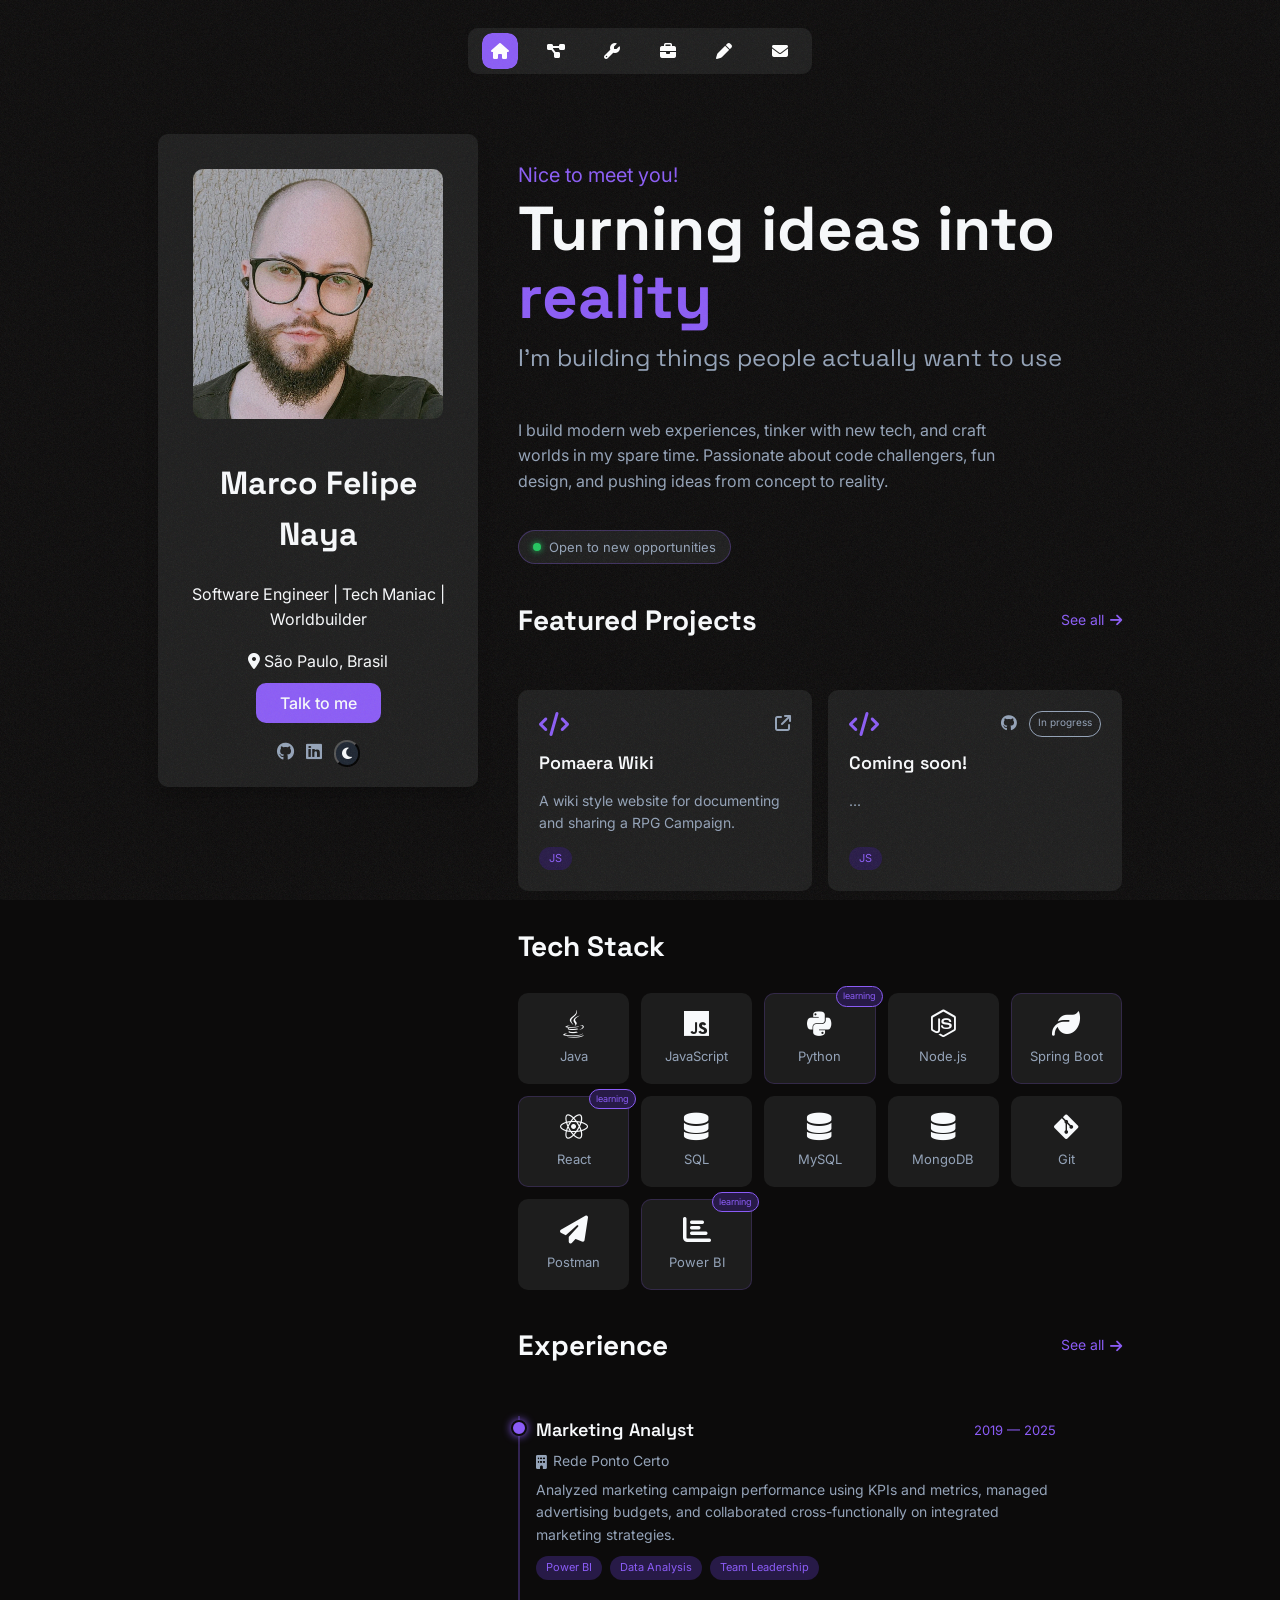
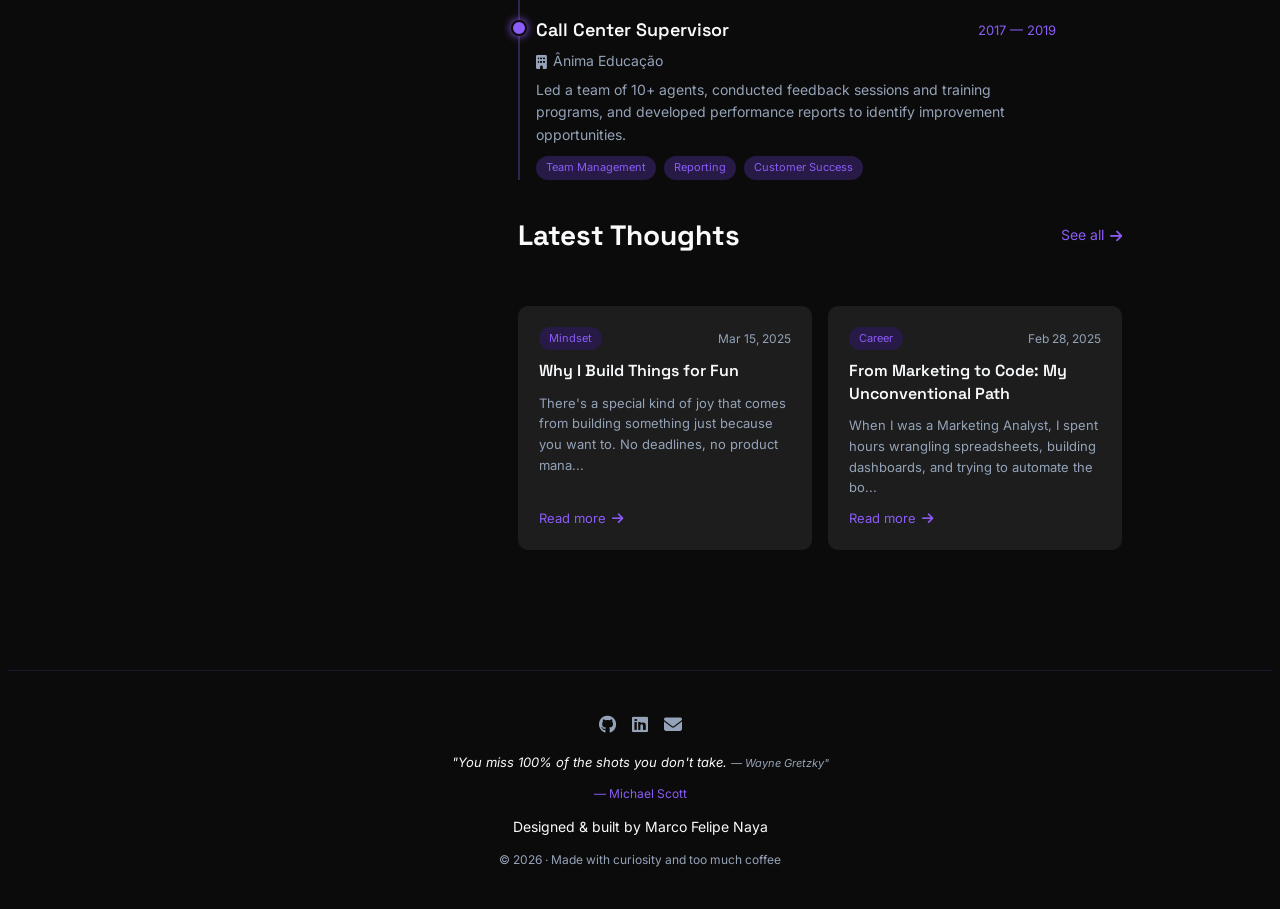
==== index.html @ 9700b10e "meta data changes" ====
<!DOCTYPE html>
<html lang="en">

<head>
  <meta charset="UTF-8">
  <meta name="viewport" content="width=device-width, initial-scale=1.0">
  <meta name="description" content="Marco Felipe Naya — Full-stack developer based in São Paulo. Building modern web experiences with Java, JavaScript and Node.js.">
  <title>Marco Felipe Naya</title>
  <link rel="stylesheet" href="/styles/general.css">
  <link rel="stylesheet" href="https://cdnjs.cloudflare.com/ajax/libs/font-awesome/6.4.0/css/all.min.css">
  <link href="https://fonts.googleapis.com/css2?family=Space+Grotesk:wght@400;700&family=Inter:wght@300;400;500&display=swap" rel="stylesheet">
  <link rel="apple-touch-icon" sizes="180x180" href="/apple-touch-icon.png">
  <link rel="icon" type="image/png" sizes="32x32" href="/favicon-32x32.png">
  <link rel="icon" type="image/png" sizes="16x16" href="/favicon-16x16.png">
  <link rel="manifest" href="/site.webmanifest">
</head>

<body>
  <div class="page-wrapper">

    <header class="header-container">
      <nav class="navbar">
        <div class="nav-links">
          <ul>
            <li class="active"><a class="fa-solid fa-house"></a><span class="tooltip">Home</span></li>
            <li><a href="/pages/projects.html" class="fa-solid fa-diagram-project"></a><span class="tooltip">Projects</span></li>
            <li><a href="/pages/tools.html" class="fa-solid fa-wrench"></a><span class="tooltip">Tools</span></li>
            <li><a href="/pages/experience.html" class="fa-solid fa-briefcase"></a><span class="tooltip">Experience</span></li>
            <li><a href="/pages/thoughts.html" class="fa-solid fa-pen"></a><span class="tooltip">Thoughts</span></li>
            <li><a href="/pages/contact.html" class="fa-solid fa-envelope"></a><span class="tooltip">Contact</span></li>
          </ul>
        </div>
      </nav>
    </header>

    <main>
      <div class="content-layout">

        <!-- Photocard -->
        <div class="photocard">
          <img src="/images/headshot.jpg" alt="Profile Picture" class="profile-pic">
          <h1 class="name">Marco Felipe Naya</h1>
          <p class="description">Software Engineer | Tech Maniac | Worldbuilder</p>
          <p><i class="fa-solid fa-location-dot"></i> São Paulo, Brasil</p>
          <a href="/pages/contact.html" class="btn-primary">Talk to me</a>
          <div class="social-links">
            <a href="https://github.com/MarcoFelipeNaya"><i class="fa-brands fa-github"></i></a>
            <a href="https://www.linkedin.com/in/marco-felipe-15946431b/"><i class="fa-brands fa-linkedin"></i></a>
            <button id="themeToggle" class="theme-toggle">
              <i class="fa-solid fa-moon"></i>
            </button>
          </div>
        </div>

      <div class="page-content">
        <!-- Hero -->
        <div class="hero">
          <p class="hero-greeting">Nice to meet you!</p>
          <h1 class="hero-name">Turning ideas into<br><span class="accent">reality</span></h1>
          <h2 class="hero-title">I'm building things people actually want to use</h2>
          <p class="hero-bio">I build modern web experiences, tinker with new tech, and craft worlds in my spare time. Passionate about code challengers, fun design, and pushing ideas from concept to reality.</p>
        </div>
      

        <!-- Content Sections-->

        <section class="status">
          <div class="status-badge">
            <span class="status-dot"></span> Open to new opportunities
          </div>
        </section>

        <section class="projects-preview">
          <div class="section-header">
            <h2 class="section-title">Featured Projects</h2>
            <a href="/pages/projects.html" class="see-all">See all <i class="fa-solid fa-arrow-right"></i></a>
          </div>

          <div class="projects-grid">

            <div class="project-card">
              <div class="project-top">
                <i class="fa-solid fa-code"></i>
                <div class="project-links">
                  <a href="https://pomaera.world/" target="_blank"><i class="fa-solid fa-arrow-up-right-from-square"></i></a>
                </div>
              </div>
              <h3 class="project-name">Pomaera Wiki</h3>
              <p class="project-desc">A wiki style website for documenting and sharing a RPG Campaign.</p>
              <div class="project-tags">
                <span>JS</span>
              </div>
            </div>

            <div class="project-card">
              <div class="project-top">
                <i class="fa-solid fa-code"></i>
                <div class="project-links">
                  <a href="#"><i class="fa-brands fa-github"></i></a>
                  <span class="wip-badge">In progress</span>
                </div>
              </div>
              <h3 class="project-name">Coming soon!</h3>
              <p class="project-desc">...</p>
              <div class="project-tags">
                <span>JS</span>
              </div>
            </div>

          </div>
        </section>


        <section class="stack">
          <h2 class="section-title">Tech Stack</h2>
          <div class="stack-grid">

            <!-- Languages -->
            <div class="stack-card"><i class="fa-brands fa-java"></i><span>Java</span></div>
            <div class="stack-card"><i class="fa-brands fa-js"></i><span>JavaScript</span></div>
            <div class="stack-card learning"><i class="fa-brands fa-python"></i><span>Python</span><span class="learning-tag">learning</span></div>

            <!-- Frameworks -->
            <div class="stack-card"><i class="fa-brands fa-node-js"></i><span>Node.js</span></div>
            <div class="stack-card learning"><i class="fa-solid fa-leaf"></i><span>Spring Boot</span></div>
            <div class="stack-card learning"><i class="fa-brands fa-react"></i><span>React</span><span class="learning-tag">learning</span></div>


            <!-- Databases -->
            <div class="stack-card"><i class="fa-solid fa-database"></i><span>SQL</span></div>
            <div class="stack-card"><i class="fa-solid fa-database"></i><span>MySQL</span></div>
            <div class="stack-card"><i class="fa-solid fa-database"></i><span>MongoDB</span></div>

            <!-- Tools -->
            <div class="stack-card"><i class="fa-brands fa-git-alt"></i><span>Git</span></div>
            <div class="stack-card"><i class="fa-solid fa-paper-plane"></i><span>Postman</span></div>

            <!-- Data -->
            <div class="stack-card learning"><i class="fa-solid fa-chart-bar"></i><span>Power BI</span><span class="learning-tag">learning</span></div>

          </div>
        </section>

        <!-- Experience -->
        <section class="experience">
          <div class="section-header">
            <h2 class="section-title">Experience</h2>
            <a href="pages/experience.html" class="see-all">See all <i class="fa-solid fa-arrow-right"></i></a>
          </div>

          <div class="timeline">

            <div class="timeline-item">
              <div class="timeline-dot"></div>
              <div class="timeline-content">
                <div class="timeline-header">
                  <h3 class="timeline-role">Marketing Analyst</h3>
                  <span class="timeline-date">2019 — 2025</span>
                </div>
                <p class="timeline-company"><i class="fa-solid fa-building"></i> Rede Ponto Certo</p>
                <p class="timeline-desc">Analyzed marketing campaign performance using KPIs and metrics, managed advertising budgets, and collaborated cross-functionally on integrated marketing strategies.</p>
                <div class="timeline-tags">
                  <span>Power BI</span>
                  <span>Data Analysis</span>
                  <span>Team Leadership</span>
                </div>
              </div>
            </div>

            <div class="timeline-item">
              <div class="timeline-dot"></div>
              <div class="timeline-content">
                <div class="timeline-header">
                  <h3 class="timeline-role">Call Center Supervisor</h3>
                  <span class="timeline-date">2017 — 2019</span>
                </div>
                <p class="timeline-company"><i class="fa-solid fa-building"></i> Ânima Educação</p>
                <p class="timeline-desc">Led a team of 10+ agents, conducted feedback sessions and training programs, and developed performance reports to identify improvement opportunities.</p>
                <div class="timeline-tags">
                  <span>Team Management</span>
                  <span>Reporting</span>
                  <span>Customer Success</span>
                </div>
              </div>
            </div>

          </div>
        </section>

        <!-- Thoughts -->
        <section class="thoughts-preview">
          <div class="section-header">
            <h2 class="section-title">Latest Thoughts</h2>
            <a href="/pages/thoughts.html" class="see-all">See all <i class="fa-solid fa-arrow-right"></i></a>
          </div>
          <div class="thoughts-grid" id="latestThoughtsGrid"></div>
        </section>


      </div>
    </main>

    <footer class="footer">
  <div class="footer-content">

    <div class="footer-social">
      <a href="https://github.com/MarcoFelipeNaya" target="_blank"><i class="fa-brands fa-github"></i></a>
      <a href="https://linkedin.com/in/marco-felipe15946431b" target="_blank"><i class="fa-brands fa-linkedin"></i></a>
      <a href="mailto:marco.felipe1@outlook.com"><i class="fa-solid fa-envelope"></i></a>
    </div>
    
    <p class="footer-quote">"You miss 100% of the shots you don't take. 
    <a class="footer-quote-author footer-quote-meta">— Wayne Gretzky"</a>
    </p>
    
    <p class="footer-quote-author">— Michael Scott</p>

    <p class="footer-copy">Designed & built by Marco Felipe Naya</p>
    <p class="footer-sub">© 2026 · Made with curiosity and too much coffee</p>

  </div>
</footer>
    <script src="/scripts/blog-data.js"></script>
    <script src="/scripts/home.js"></script>
    <script src="/scripts/theme.js"></script>
  </div>
</body>

</html>
---- styles/general.css ----
:root {
    --primary-dark: #0f172a;
    --secondary-dark: #1e293b;
    --accent-light: #8b5cf6;
    --accent-dark: #271a47;
    --text-light: #f8fafc;
    --text-muted: #94a3b8;
    --card-bg: rgba(30, 41, 59, 0.7);
    --border-radius: 10px;
    --shadow: 0 10px 15px -3px rgba(0, 0, 0, 0.3);
    --body-bg: rgb(12, 11, 11);
    --noise-opacity: 0.08;
}
:root.light {
    --primary-dark: #f8fafc;
    --secondary-dark: #ffffff;
    --accent-light: #8b5cf6;
    --accent-dark: #ede9fe;
    --text-light: #1e293b;
    --text-muted: #64748b;
    --card-bg: rgba(255, 255, 255, 0.95);
    --shadow: 0 10px 15px -3px rgba(0, 0, 0, 0.1);
    --body-bg: #f1f5f9;
    --noise-opacity: 0.03;
}

/* ─── Base ─────────────────────────────────────── */

body {
    font-family: 'Inter', sans-serif;
    color: var(--text-light);
    line-height: 1.6;
    background-color: var(--body-bg);}

body::before {
    content: "";
    position: fixed;
    inset: 0;
    z-index: 9999;
    pointer-events: none;
    opacity: 0.08;
    background-image: url("data:image/svg+xml,%3Csvg viewBox='0 0 256 256' xmlns='http://www.w3.org/2000/svg'%3E%3Cfilter id='noise'%3E%3CfeTurbulence type='fractalNoise' baseFrequency='0.9' numOctaves='4' stitchTiles='stitch'/%3E%3C/filter%3E%3Crect width='100%25' height='100%25' filter='url(%23noise)'/%3E%3C/svg%3E");
    background-repeat: repeat;
    background-size: 128px;
}

h1, h2, h3 {
    font-family: 'Space Grotesk', sans-serif;
}
.accent {
    color: var(--accent-light);
}
/* ─── Layout ────────────────────────────────────── */

.page-wrapper {
    display: flex;
    flex-direction: column;
    padding-top: 20px;
    max-width: 1400px; /* locks the layout, won't collapse below this */
    margin: 0 auto;

}

/* shared across all pages */
main {
    padding: 0 150px;
}

/* ─── Navbar ────────────────────────────────────── */

header {
    display: flex;
    justify-content: center;
}

.navbar {
    display: inline-flex;
    align-items: center;
    padding: 1px 10px;
    background-color: rgb(29, 29, 29);
    justify-content: center;
    border-radius: 10px;
}

.nav-links ul {
    display: flex;
    list-style: none;
    gap: 12px;
    margin: 0;
    padding: 0;
    justify-content: center;
}

.nav-links li {
    width: 36px;
    height: 36px;
    display: flex;
    align-items: center;
    justify-content: center;
    padding: 0;
    margin: 4px;
    border-radius: var(--border-radius);
    position: relative;
    overflow: hidden;
    z-index: 1;
    cursor: pointer;
}

.nav-links li a {
  display: flex;
  align-items: center;
  justify-content: center;
  width: 100%;
  height: 100%;
  color: var(--text-light);
  text-decoration: none;
  position: relative;
  z-index: 1;
  color: white;
}

.nav-links li::before {
    content: "";
    position: absolute;
    inset: 0;
    background-color: var(--accent-light);
    border-radius: var(--border-radius);
    transform: scale(0);
    transform-origin: center;
    transition: transform 0.2s ease;
    z-index: 0;
}

.nav-links li:hover::before,
.nav-links li.active::before {
    transform: scale(1);
}


.tooltip {
    position: fixed;
    font-size: 12px;
    white-space: nowrap;
    opacity: 0;
    transition: opacity 0.2s ease;
    pointer-events: none;
    border-radius: 8px;
    background-color: rgb(29, 29, 29);
    padding: 2px 8px;
    z-index: 9998;
}

.nav-links li:hover .tooltip {
    opacity: 1;
}

/* ─── Home page ─────────────────────────────────── */

.content-layout {
    display: flex;
    flex-direction: row;
    align-items: flex-start;
    gap: 40px;
    margin-top: 60px;
}

.photocard {
    background-color: rgb(29, 29, 29);
    padding: 20px;
    border-radius: var(--border-radius);
    box-shadow: var(--shadow);
    text-align: center;
    width: 280px;
    flex-shrink: 0;
    position: sticky;
    top: 20px;
}

.profile-pic {
    width: 250px;
    height: 250px;
    border-radius: var(--border-radius);
    object-fit: cover;
    margin-bottom: 10px;
    margin-top: 15px;
}

.social-links {
    display: flex;
    justify-content: center;
    gap: 12px;
    margin-top: 12px;
}

.social-links a {
    color: var(--text-muted);
    font-size: 18px;
    transition: color 0.2s ease;
    margin-top: 10px;
}

.social-links a:hover {
    color: var(--accent-light);
}

/* main content area */
.page-content {
  display: flex;
  flex-direction: column; /* stacks sections vertically */
  gap: 10px;
  padding-bottom: 80px;
  flex: 1; /* takes up remaining space next to the photocard */
}

.hero {
    display: flex;
    flex-direction: column;
    justify-content: center;
    padding-top: 5px;
}

.hero-greeting {
    color: var(--accent-light);
    font-size: 20px;
    margin-bottom: 4px;
}

.hero-name {
    font-size: 62px;
    font-weight: 700;
    line-height: 1.1;
    margin: 0 0 8px 0;
}

.hero-title {
    font-size: 24px;
    font-weight: 400;
    color: var(--text-muted);
    margin: 0 0 24px 0;
}

.hero-bio {
    color: var(--text-muted);
    max-width: 480px;
    font-size: 16px;
    margin-bottom: 25px;
}

.hero-cta {
    display: flex;
    gap: 12px;
}

.btn-primary {
    background-color: var(--accent-light);
    color: var(--text-light);
    padding: 10px 24px;
    border-radius: var(--border-radius);
    text-decoration: none;
    font-weight: 500;
    transition: opacity 0.2s ease;
}

.btn-primary:hover {
    opacity: 0.85;
}

.btn-secondary {
    border: 1px solid var(--accent-light);
    color: var(--accent-light);
    padding: 10px 24px;
    border-radius: var(--border-radius);
    text-decoration: none;
    font-weight: 500;
    transition: background 0.2s ease;
}

.btn-secondary:hover {
    background-color: var(--accent-dark);
}

.status-badge {
  display: inline-flex;
  align-items: center;
  gap: 8px;
  background-color: rgb(29, 29, 29);
  border: 1px solid rgba(139, 92, 246, 0.3);
  padding: 6px 14px;
  border-radius: 999px; /* pill shape */
  font-size: 13px;
  color: var(--text-muted);
}

.status-dot {
  width: 8px;
  height: 8px;
  border-radius: 50%;
  background-color: #22c55e; /* green */
  box-shadow: 0 0 6px #22c55e; /* glow */
  animation: pulse 2s infinite;
}
/*

|       Status       | Color |  Hex  |
|--------------------|------ |-------|
|Open to work        |Green  |#22c55e|
|Busy / not available|Red    |#ef4444|
|Freelancing         |Yellow |#eab308|
|Currently building  |Blue   |#3b82f6|
|On vacation         |Orange |#f97316|

*/
@keyframes pulse {
  0%   { box-shadow: 0 0 0 0 rgba(34, 197, 94, 0.6); }
  70%  { box-shadow: 0 0 0 6px rgba(34, 197, 94, 0); }
  100% { box-shadow: 0 0 0 0 rgba(34, 197, 94, 0); }
}

.section-title {
  font-size: 28px;
  font-weight: 700;
  margin-bottom: 24px;
}

.stack-grid {
  display: grid;
  grid-template-columns: repeat(auto-fill, minmax(100px, 1fr));
  gap: 12px;
}

.stack-card {
  display: flex;
  flex-direction: column;
  align-items: center;
  justify-content: center;
  gap: 8px;
  background-color: rgb(29, 29, 29);
  border: 1px solid transparent;
  border-radius: var(--border-radius);
  padding: 16px 8px;
  font-size: 13px;
  color: var(--text-muted);
  position: relative;
  cursor: default;
  transition: border-color 0.2s ease, color 0.2s ease, transform 0.2s ease;
}

.stack-card i {
  font-size: 28px;
  color: var(--text-light);
  transition: color 0.2s ease;
}

.stack-card:hover {
  border-color: var(--accent-light);
  color: var(--text-light);
  transform: translateY(-4px); /* floats up on hover */
}

.stack-card:hover i {
  color: var(--accent-light);
}

/* learning tag */
.stack-card.learning {
  border-color: rgba(139, 92, 246, 0.2);
}

.learning-tag {
  position: absolute;
  top: -8px;
  right: -8px;
  background-color: var(--accent-dark);
  border: 1px solid var(--accent-light);
  color: var(--accent-light);
  font-size: 9px;
  padding: 2px 6px;
  border-radius: 999px;
}

.section-header {
  display: flex;
  justify-content: space-between;
  align-items: center;
  margin-bottom: 24px;
}

.see-all {
  color: var(--accent-light);
  text-decoration: none;
  font-size: 14px;
  display: flex;
  align-items: center;
  gap: 6px;
  transition: gap 0.2s ease;
}

.see-all:hover {
  gap: 10px; /* arrow slides right on hover */
}

.projects-grid {
  display: grid;
  grid-template-columns: repeat(auto-fill, minmax(220px, 1fr));
  gap: 16px;
}

.project-card {
  background-color: rgb(29, 29, 29);
  border: 1px solid transparent;
  border-radius: var(--border-radius);
  padding: 20px;
  display: flex;
  flex-direction: column;
  gap: 12px;
  transition: border-color 0.2s ease, transform 0.2s ease;
  cursor: pointer;
}

.project-card:hover {
  border-color: var(--accent-light);
  transform: translateY(-4px);
}

.project-top {
  display: flex;
  justify-content: space-between;
  align-items: center;
}

.project-top > i {
  font-size: 24px;
  color: var(--accent-light);
}

.project-links {
  display: flex;
  gap: 12px;
}

.project-links a {
  color: var(--text-muted);
  font-size: 16px;
  transition: color 0.2s ease;
}

.project-links a:hover {
  color: var(--accent-light);
}

.project-name {
  font-size: 18px;
  font-weight: 600;
  margin: 0;
}

.project-desc {
  color: var(--text-muted);
  font-size: 14px;
  margin: 0;
  flex: 1; /* pushes tags to the bottom */
}

.project-tags {
  display: flex;
  flex-wrap: wrap;
  gap: 8px;
}

.project-tags span {
  background-color: var(--accent-dark);
  color: var(--accent-light);
  font-size: 11px;
  padding: 3px 10px;
  border-radius: 999px;
}

.wip-badge {
  font-size: 10px;
  padding: 2px 8px;
  border-radius: 999px;
  border: 1px solid var(--text-muted);
  color: var(--text-muted);
}

/* ─── Experience ────────────────────────────────── */

.timeline {
  display: flex;
  flex-direction: column;
  gap: 0;
  padding-left: 16px;
  border-left: 2px solid rgba(139, 92, 246, 0.3);
}

.timeline-item {
  display: flex;
  gap: 20px;
  padding-bottom: 36px;
  position: relative;
}

.timeline-item:last-child {
  padding-bottom: 0;
}

.timeline-dot {
  position: absolute;
  left: -25px;
  top: 4px;
  width: 12px;
  height: 12px;
  border-radius: 50%;
  background-color: var(--accent-light);
  border: 2px solid var(--body-bg);
  box-shadow: 0 0 8px var(--accent-light);
  flex-shrink: 0;
}

.timeline-content {
  display: flex;
  flex-direction: column;
  gap: 6px;
}

.timeline-header {
  display: flex;
  justify-content: space-between;
  align-items: center;
  gap: 12px;
  flex-wrap: wrap;
}

.timeline-role {
  font-size: 18px;
  font-weight: 600;
  margin: 0;
}

.timeline-date {
  font-size: 13px;
  color: var(--accent-light);
  white-space: nowrap;
}

.timeline-company {
  color: var(--text-muted);
  font-size: 14px;
  margin: 0;
  display: flex;
  align-items: center;
  gap: 6px;
}

.timeline-desc {
  color: var(--text-muted);
  font-size: 14px;
  margin: 0;
  max-width: 520px;
}

.timeline-tags {
  display: flex;
  flex-wrap: wrap;
  gap: 8px;
  margin-top: 4px;
}

.timeline-tags span {
  background-color: var(--accent-dark);
  color: var(--accent-light);
  font-size: 11px;
  padding: 3px 10px;
  border-radius: 999px;
}

/* ─── Thoughts ──────────────────────────────────── */

.thoughts-grid {
  display: grid;
  grid-template-columns: repeat(auto-fill, minmax(220px, 1fr));
  gap: 16px;
}

.thought-card {
  background-color: rgb(29, 29, 29);
  border: 1px solid transparent;
  border-radius: var(--border-radius);
  padding: 20px;
  display: flex;
  flex-direction: column;
  gap: 10px;
  text-decoration: none;
  color: var(--text-light);
  transition: border-color 0.2s ease, transform 0.2s ease;
}

.thought-card:hover {
  border-color: var(--accent-light);
  transform: translateY(-4px);
}

.thought-meta {
  display: flex;
  justify-content: space-between;
  align-items: center;
}

.thought-tag {
  background-color: var(--accent-dark);
  color: var(--accent-light);
  font-size: 11px;
  padding: 3px 10px;
  border-radius: 999px;
}

.thought-date {
  font-size: 12px;
  color: var(--text-muted);
}

.thought-title {
  font-size: 16px;
  font-weight: 600;
  margin: 0;
  line-height: 1.4;
}

.thought-excerpt {
  color: var(--text-muted);
  font-size: 13px;
  margin: 0;
  flex: 1;
}

.thought-read {
  color: var(--accent-light);
  font-size: 13px;
  display: flex;
  align-items: center;
  gap: 6px;
  transition: gap 0.2s ease;
}

.thought-card:hover .thought-read {
  gap: 10px; /* arrow slides on hover */
}

/* ─── Footer ────────────────────────────────────── */

.footer {
  display: flex;
  justify-content: center;
  padding: 40px 0 32px 0;
  margin-top: 40px;
  border-top: 1px solid rgba(139, 92, 246, 0.15);
}

.footer-content {
  display: inline-flex;
  flex-direction: column;
  align-items: center;
  gap: 12px;
}

.footer-social {
  display: flex;
  gap: 16px;
}

.footer-social a {
  color: var(--text-muted);
  font-size: 18px;
  transition: color 0.2s ease;
}

.footer-social a:hover {
  color: var(--accent-light);
}

.footer-copy {
  font-size: 14px;
  color: var(--text-light);
  margin: 0;
}

.footer-sub {
  font-size: 12px;
  color: var(--text-muted);
  margin: 0;
}

.footer-quote {
  font-size: 13px;
  color: var(--text-light);
  font-style: italic;
  margin: 0;
  text-align: center;
}

.footer-quote-author {
  font-size: 12px;
  color: var(--accent-light);
  margin: 0;
}

.footer-quote-meta {
  color: var(--text-muted); /* slightly more subtle for the meta joke */
  font-size: 11px;
}

.theme-toggle {
  background: var(--card-bg);
  color: var(--text-light);
  border-radius: 999px;
  cursor: pointer;
  display: flex;
  align-items: center;
  justify-content: center;
  transition: all 0.2s ease;
  margin-top: 12px;
}
.theme-toggle:hover {
  background: var(--accent-light);
  color: white;
}
/* ─── Light Mode Card Overrides ─────────────────────────────────── */
:root.light .photocard,
:root.light .project-card,
:root.light .blog-card,
:root.light .tool-card,
:root.light .exp-body,
:root.light .edu-card,
:root.light .thought-card,
:root.light .featured-project,
:root.light .env-card,
:root.light .navbar,
:root.light .stack-card,
:root.light .modal-content {
  background-color: #ffffff;
  border-color: rgba(139, 92, 246, 0.2);
}

/* Remove backdrop blur from photocard in light mode for cleaner look */
:root.light .photocard {
  backdrop-filter: none;
}

/* Adjust text colors for better contrast in light mode */
:root.light .project-desc,
:root.light .card-excerpt,
:root.light .timeline-desc,
:root.light .exp-description p,
:root.light .exp-description li,
:root.light .tools-intro,
:root.light .thoughts-intro,
:root.light .hero-bio,
:root.light .hero-title,
:root.light .timeline-company,
:root.light .company,
:root.light .footer-sub,
:root.light .footer-quote-meta {
  color: #475569;
}

:root.light .project-name,
:root.light .card-title,
:root.light .timeline-role,
:root.light .role,
:root.light .category-title,
:root.light .thought-title,
:root.light .hero-name,
:root.light .section-title,
:root.light .featured-name,
:root.light .modal-body h2,
:root.light .modal-body h3 {
  color: #0f172a;
}

:root.light .project-tags span,
:root.light .timeline-tags span,
:root.light .tech-tags span,
:root.light .card-tag,
:root.light .modal-tag,
:root.light .category-badge,
:root.light .date-badge {
  background-color: #ede9fe;
  color: #6d28d9;
}

:root.light .stack-card i,
:root.light .tool-card i,
:root.light .env-card i,
:root.light .project-top > i,
:root.light .category-header i,
:root.light .timeline-dot,
:root.light .exp-dot {
  color: var(--accent-light); /* keep purple accent */
}

:root.light .footer {
  border-top-color: rgba(139, 92, 246, 0.3);
}

:root.light .timeline,
:root.light .exp-header {
  border-color: rgba(139, 92, 246, 0.3);
}
/* ─── Light Mode Nav & Tooltip Fixes ────────────────────────────── */
:root.light .nav-links li a {
  color: #1e293b;  /* dark color for visibility in light mode */
}

:root.light .nav-links li:hover a,
:root.light .nav-links li.active a {
  color: #ffffff;  /* white text when background is purple */
}

:root.light .tooltip {
  color: #1e293b;
  background-color: #ffffff;
  border-color: rgba(139, 92, 246, 0.3);
}

/* ─── Light Mode Status Badge ───────────────────────────────────── */
:root.light .status-badge {
  background-color: #f1f5f9;      /* light gray background */
  border-color: rgba(139, 92, 246, 0.4);
  color: #1e293b;                 /* dark text for contrast */
}

:root.light .status-dot {
  background-color: #22c55e;      /* keep green dot visible */
  box-shadow: 0 0 6px #22c55e;
}

/* ─── Light Mode Contact Form ───────────────────────────────────── */
:root.light .form input,
:root.light .form textarea {
  background-color: #ffffff;
  border-color: rgba(139, 92, 246, 0.3);
  color: #1e293b;
}

:root.light .form input::placeholder,
:root.light .form textarea::placeholder {
  color: #94a3b8;
}

:root.light .form input:focus,
:root.light .form textarea:focus {
  border-color: var(--accent-light);
}

:root.light .form-group label {
  color: #475569;
}

:root.light .form button {
  background-color: var(--accent-light);
  color: #ffffff;
}
/* ─── Responsive Design ─────────────────────────── */

/* Large screens (1400px+) — content stays centered */
@media (min-width: 1400px) {
  main {
    padding: 0 200px;
  }
}

/* Small desktop / large tablet (768px - 1100px) */
@media (max-width: 1100px) {
  .page-wrapper {
    min-width: unset;
  }

  body {
    overflow-x: hidden;
  }

  main {
    padding: 0 32px;
  }

  .content-layout {
    gap: 24px;
  }

  .photocard {
    width: 200px;
    padding: 14px;
  }

  .profile-pic {
    width: 172px;
    height: 172px;
  }

  .hero-name {
    font-size: 42px;
  }

  .hero-bio {
    max-width: 100%;
  }

  .stack-grid {
    grid-template-columns: repeat(auto-fill, minmax(80px, 1fr));
  }

  .projects-grid {
    grid-template-columns: repeat(auto-fill, minmax(180px, 1fr));
  }
}

/* Tablet (768px) — stack layout vertically */
@media (max-width: 768px) {
  main {
    padding: 0 20px;
  }

  .content-layout {
    flex-direction: column;
    align-items: center;
    margin-top: 32px;
    gap: 32px;
  }

  /* photocard goes full width and unsticks */
  .photocard {
    position: static;
    width: 100%;
    max-width: 340px;
  }

  .profile-pic {
    width: 160px;
    height: 160px;
  }

  /* page content takes full width */
  .page-content {
    width: 100%;
    gap: 48px;
  }

  .hero {
    align-items: center;
    text-align: center;
  }

  .hero-name {
    font-size: 36px;
  }

  .hero-bio {
    max-width: 100%;
  }

  .hero-cta {
    justify-content: center;
  }

  .status-badge {
    align-self: center;
  }

  .stack-grid {
    grid-template-columns: repeat(auto-fill, minmax(90px, 1fr));
  }

  .projects-grid {
    grid-template-columns: 1fr; /* single column on tablet */
  }

  .section-title {
    font-size: 22px;
  }
}

/* Mobile (480px) */
@media (max-width: 480px) {
  main {
    padding: 0 16px;
  }

  .navbar {
    padding: 1px 6px;
  }

  .nav-links ul {
    gap: 4px;
  }

  .nav-links li {
    width: 30px;
    height: 30px;
    margin: 2px;
  }

  .hero-name {
    font-size: 28px;
  }

  .hero-greeting {
    font-size: 16px;
  }

  .hero-title {
    font-size: 18px;
  }

  .btn-primary,
  .btn-secondary {
    padding: 8px 16px;
    font-size: 14px;
  }

  .stack-grid {
    grid-template-columns: repeat(3, 1fr); /* 3 columns on mobile */
  }

  .photocard {
    max-width: 100%;
  }

  .profile-pic {
    width: 130px;
    height: 130px;
  }
}
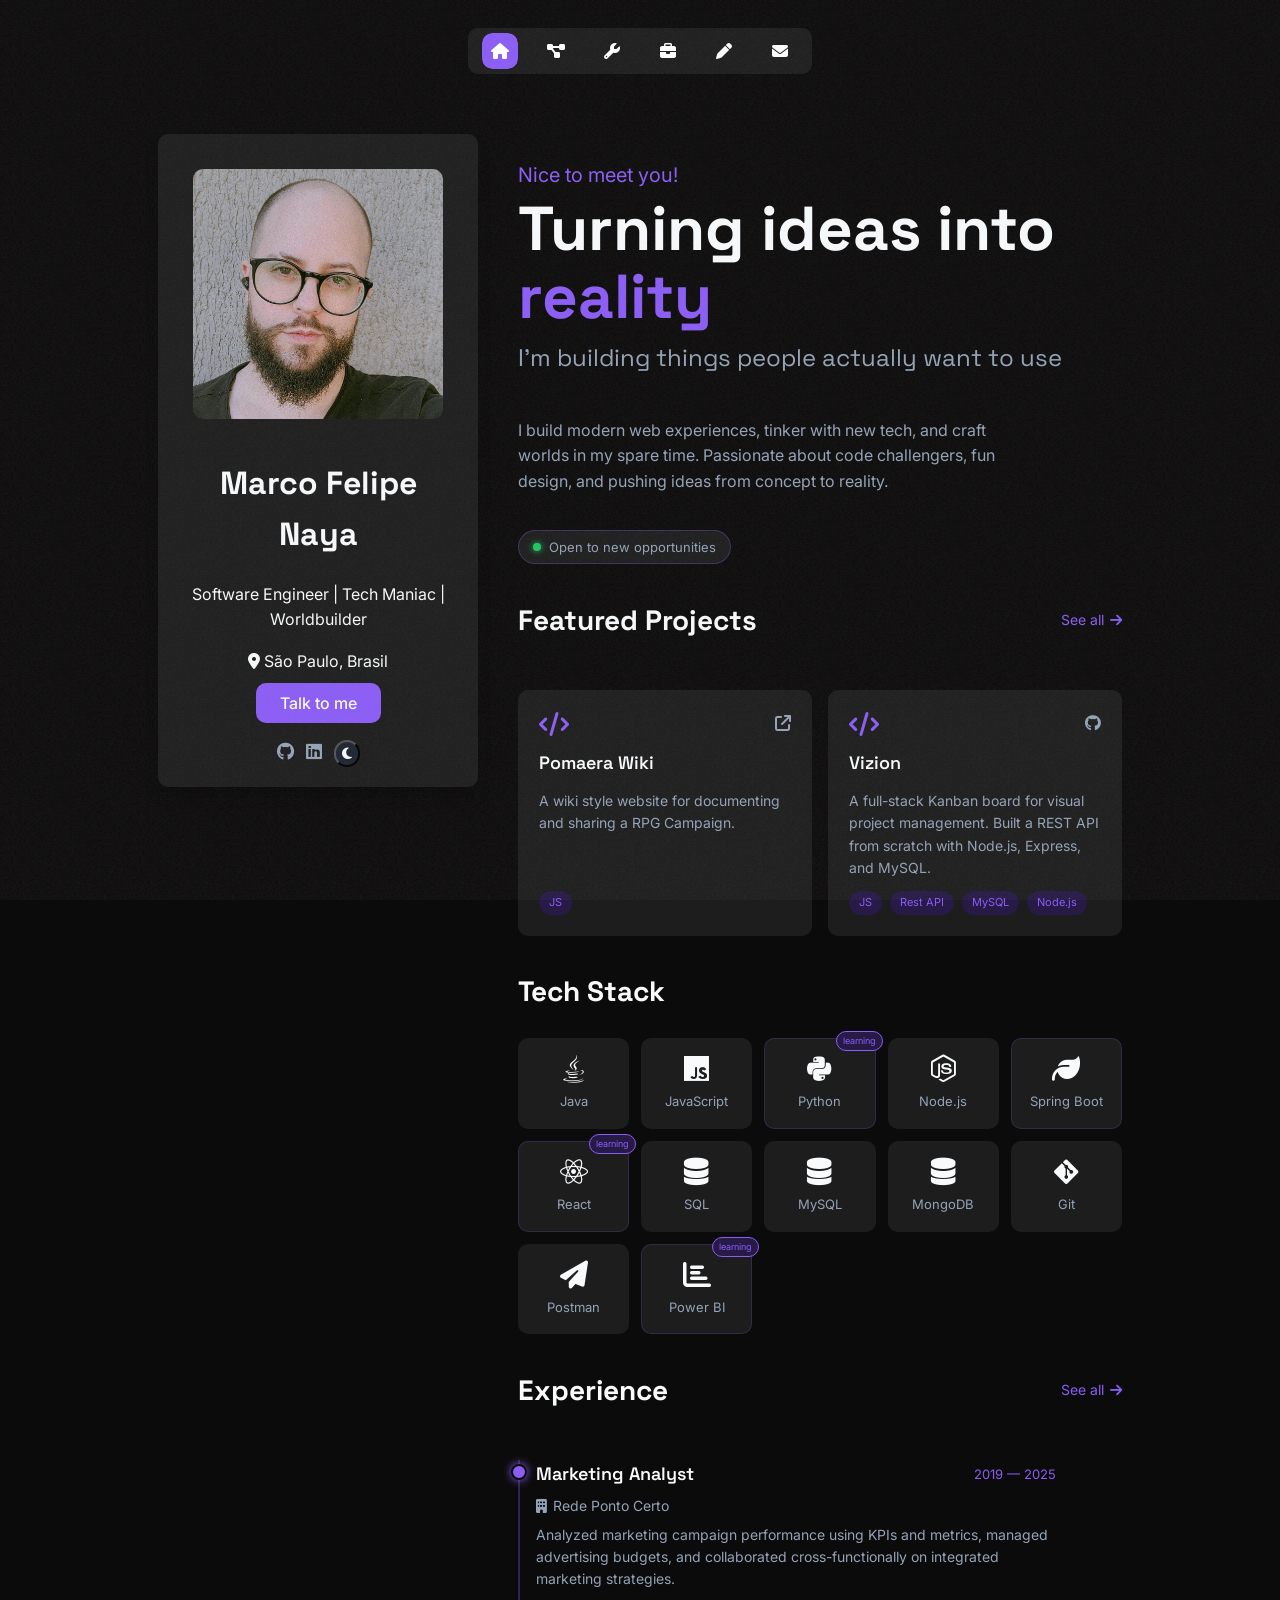
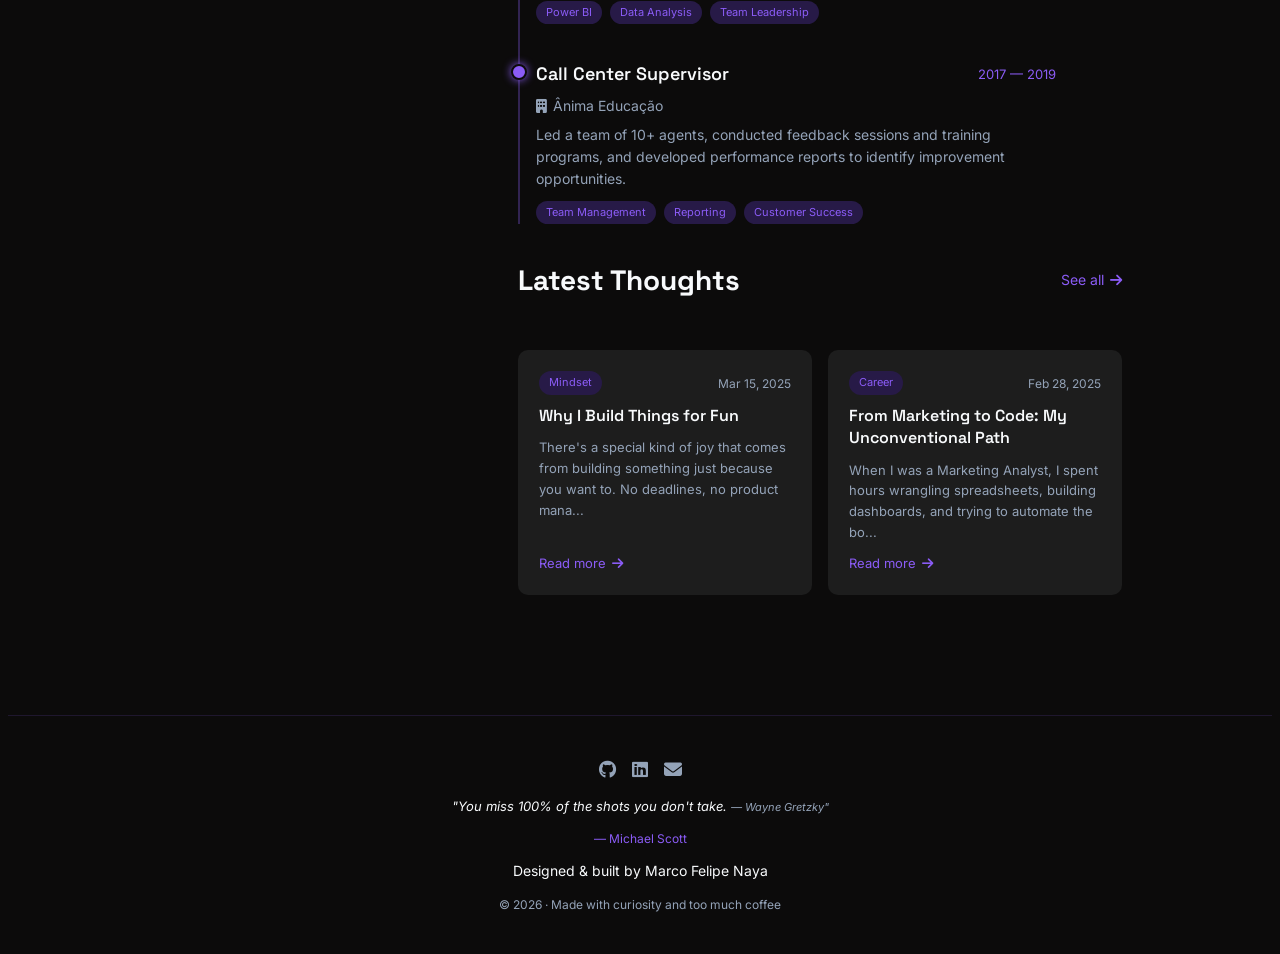
==== commit 88052a21: "Add new project!" ====
--- a/index.html
+++ b/index.html
@@ -52,174 +52,171 @@
           </div>
         </div>
 
-      <div class="page-content">
-        <!-- Hero -->
-        <div class="hero">
-          <p class="hero-greeting">Nice to meet you!</p>
-          <h1 class="hero-name">Turning ideas into<br><span class="accent">reality</span></h1>
-          <h2 class="hero-title">I'm building things people actually want to use</h2>
-          <p class="hero-bio">I build modern web experiences, tinker with new tech, and craft worlds in my spare time. Passionate about code challengers, fun design, and pushing ideas from concept to reality.</p>
-        </div>
-      
-
-        <!-- Content Sections-->
-
-        <section class="status">
-          <div class="status-badge">
-            <span class="status-dot"></span> Open to new opportunities
+        <div class="page-content">
+          <!-- Hero -->
+          <div class="hero">
+            <p class="hero-greeting">Nice to meet you!</p>
+            <h1 class="hero-name">Turning ideas into<br><span class="accent">reality</span></h1>
+            <h2 class="hero-title">I'm building things people actually want to use</h2>
+            <p class="hero-bio">I build modern web experiences, tinker with new tech, and craft worlds in my spare time. Passionate about code challengers, fun design, and pushing ideas from concept to reality.</p>
           </div>
-        </section>
-
-        <section class="projects-preview">
-          <div class="section-header">
-            <h2 class="section-title">Featured Projects</h2>
-            <a href="/pages/projects.html" class="see-all">See all <i class="fa-solid fa-arrow-right"></i></a>
-          </div>
-
-          <div class="projects-grid">
-
-            <div class="project-card">
-              <div class="project-top">
-                <i class="fa-solid fa-code"></i>
-                <div class="project-links">
-                  <a href="https://pomaera.world/" target="_blank"><i class="fa-solid fa-arrow-up-right-from-square"></i></a>
-                </div>
-              </div>
-              <h3 class="project-name">Pomaera Wiki</h3>
-              <p class="project-desc">A wiki style website for documenting and sharing a RPG Campaign.</p>
-              <div class="project-tags">
-                <span>JS</span>
-              </div>
-            </div>
-
-            <div class="project-card">
-              <div class="project-top">
-                <i class="fa-solid fa-code"></i>
-                <div class="project-links">
-                  <a href="#"><i class="fa-brands fa-github"></i></a>
-                  <span class="wip-badge">In progress</span>
-                </div>
-              </div>
-              <h3 class="project-name">Coming soon!</h3>
-              <p class="project-desc">...</p>
-              <div class="project-tags">
-                <span>JS</span>
-              </div>
-            </div>
-
-          </div>
-        </section>
-
-
-        <section class="stack">
-          <h2 class="section-title">Tech Stack</h2>
-          <div class="stack-grid">
-
-            <!-- Languages -->
-            <div class="stack-card"><i class="fa-brands fa-java"></i><span>Java</span></div>
-            <div class="stack-card"><i class="fa-brands fa-js"></i><span>JavaScript</span></div>
-            <div class="stack-card learning"><i class="fa-brands fa-python"></i><span>Python</span><span class="learning-tag">learning</span></div>
-
-            <!-- Frameworks -->
-            <div class="stack-card"><i class="fa-brands fa-node-js"></i><span>Node.js</span></div>
-            <div class="stack-card learning"><i class="fa-solid fa-leaf"></i><span>Spring Boot</span></div>
-            <div class="stack-card learning"><i class="fa-brands fa-react"></i><span>React</span><span class="learning-tag">learning</span></div>
-
-
-            <!-- Databases -->
-            <div class="stack-card"><i class="fa-solid fa-database"></i><span>SQL</span></div>
-            <div class="stack-card"><i class="fa-solid fa-database"></i><span>MySQL</span></div>
-            <div class="stack-card"><i class="fa-solid fa-database"></i><span>MongoDB</span></div>
-
-            <!-- Tools -->
-            <div class="stack-card"><i class="fa-brands fa-git-alt"></i><span>Git</span></div>
-            <div class="stack-card"><i class="fa-solid fa-paper-plane"></i><span>Postman</span></div>
-
-            <!-- Data -->
-            <div class="stack-card learning"><i class="fa-solid fa-chart-bar"></i><span>Power BI</span><span class="learning-tag">learning</span></div>
-
-          </div>
-        </section>
-
-        <!-- Experience -->
-        <section class="experience">
-          <div class="section-header">
-            <h2 class="section-title">Experience</h2>
-            <a href="pages/experience.html" class="see-all">See all <i class="fa-solid fa-arrow-right"></i></a>
-          </div>
-
-          <div class="timeline">
-
-            <div class="timeline-item">
-              <div class="timeline-dot"></div>
-              <div class="timeline-content">
-                <div class="timeline-header">
-                  <h3 class="timeline-role">Marketing Analyst</h3>
-                  <span class="timeline-date">2019 — 2025</span>
-                </div>
-                <p class="timeline-company"><i class="fa-solid fa-building"></i> Rede Ponto Certo</p>
-                <p class="timeline-desc">Analyzed marketing campaign performance using KPIs and metrics, managed advertising budgets, and collaborated cross-functionally on integrated marketing strategies.</p>
-                <div class="timeline-tags">
-                  <span>Power BI</span>
-                  <span>Data Analysis</span>
-                  <span>Team Leadership</span>
-                </div>
-              </div>
-            </div>
-
-            <div class="timeline-item">
-              <div class="timeline-dot"></div>
-              <div class="timeline-content">
-                <div class="timeline-header">
-                  <h3 class="timeline-role">Call Center Supervisor</h3>
-                  <span class="timeline-date">2017 — 2019</span>
-                </div>
-                <p class="timeline-company"><i class="fa-solid fa-building"></i> Ânima Educação</p>
-                <p class="timeline-desc">Led a team of 10+ agents, conducted feedback sessions and training programs, and developed performance reports to identify improvement opportunities.</p>
-                <div class="timeline-tags">
-                  <span>Team Management</span>
-                  <span>Reporting</span>
-                  <span>Customer Success</span>
-                </div>
-              </div>
-            </div>
-
-          </div>
-        </section>
-
-        <!-- Thoughts -->
-        <section class="thoughts-preview">
-          <div class="section-header">
-            <h2 class="section-title">Latest Thoughts</h2>
-            <a href="/pages/thoughts.html" class="see-all">See all <i class="fa-solid fa-arrow-right"></i></a>
-          </div>
-          <div class="thoughts-grid" id="latestThoughtsGrid"></div>
-        </section>
-
-
+
+          <!-- Content Sections-->
+
+          <section class="status">
+            <div class="status-badge">
+              <span class="status-dot"></span> Open to new opportunities
+            </div>
+          </section>
+
+          <section class="projects-preview">
+            <div class="section-header">
+              <h2 class="section-title">Featured Projects</h2>
+              <a href="/pages/projects.html" class="see-all">See all <i class="fa-solid fa-arrow-right"></i></a>
+            </div>
+
+            <div class="projects-grid">
+
+              <div class="project-card" data-href="/pages/projects.html#pomaera-wiki">
+                <div class="project-top">
+                  <i class="fa-solid fa-code"></i>
+                  <div class="project-links">
+                    <a href="https://pomaera.world/" target="_blank"><i class="fa-solid fa-arrow-up-right-from-square"></i></a>
+                  </div>
+                </div>
+                <h3 class="project-name">Pomaera Wiki</h3>
+                <p class="project-desc">A wiki style website for documenting and sharing a RPG Campaign.</p>
+                <div class="project-tags">
+                  <span>JS</span>
+                </div>
+              </div>
+
+              <div class="project-card" data-href="/pages/projects.html#vizion">
+                <div class="project-top">
+                  <i class="fa-solid fa-code"></i>
+                  <div class="project-links">
+                    <a href="https://github.com/MarcoFelipeNaya/vizion" target="_blank"><i class="fa-brands fa-github"></i></a>
+                  </div>
+                </div>
+                <h3 class="project-name">Vizion</h3>
+                <p class="project-desc">A full-stack Kanban board for visual project management. Built a REST API from scratch with Node.js, Express, and MySQL.</p>
+                <div class="project-tags">
+                  <span>JS</span><span>Rest API</span><span>MySQL</span><span>Node.js</span>
+                </div>
+              </div>
+
+            </div>
+          </section>
+
+          <section class="stack">
+            <h2 class="section-title">Tech Stack</h2>
+            <div class="stack-grid">
+
+              <!-- Languages -->
+              <div class="stack-card"><i class="fa-brands fa-java"></i><span>Java</span></div>
+              <div class="stack-card"><i class="fa-brands fa-js"></i><span>JavaScript</span></div>
+              <div class="stack-card learning"><i class="fa-brands fa-python"></i><span>Python</span><span class="learning-tag">learning</span></div>
+
+              <!-- Frameworks -->
+              <div class="stack-card"><i class="fa-brands fa-node-js"></i><span>Node.js</span></div>
+              <div class="stack-card learning"><i class="fa-solid fa-leaf"></i><span>Spring Boot</span></div>
+              <div class="stack-card learning"><i class="fa-brands fa-react"></i><span>React</span><span class="learning-tag">learning</span></div>
+
+              <!-- Databases -->
+              <div class="stack-card"><i class="fa-solid fa-database"></i><span>SQL</span></div>
+              <div class="stack-card"><i class="fa-solid fa-database"></i><span>MySQL</span></div>
+              <div class="stack-card"><i class="fa-solid fa-database"></i><span>MongoDB</span></div>
+
+              <!-- Tools -->
+              <div class="stack-card"><i class="fa-brands fa-git-alt"></i><span>Git</span></div>
+              <div class="stack-card"><i class="fa-solid fa-paper-plane"></i><span>Postman</span></div>
+
+              <!-- Data -->
+              <div class="stack-card learning"><i class="fa-solid fa-chart-bar"></i><span>Power BI</span><span class="learning-tag">learning</span></div>
+
+            </div>
+          </section>
+
+          <!-- Experience -->
+          <section class="experience">
+            <div class="section-header">
+              <h2 class="section-title">Experience</h2>
+              <a href="pages/experience.html" class="see-all">See all <i class="fa-solid fa-arrow-right"></i></a>
+            </div>
+
+            <div class="timeline">
+
+              <div class="timeline-item">
+                <div class="timeline-dot"></div>
+                <div class="timeline-content">
+                  <div class="timeline-header">
+                    <h3 class="timeline-role">Marketing Analyst</h3>
+                    <span class="timeline-date">2019 — 2025</span>
+                  </div>
+                  <p class="timeline-company"><i class="fa-solid fa-building"></i> Rede Ponto Certo</p>
+                  <p class="timeline-desc">Analyzed marketing campaign performance using KPIs and metrics, managed advertising budgets, and collaborated cross-functionally on integrated marketing strategies.</p>
+                  <div class="timeline-tags">
+                    <span>Power BI</span>
+                    <span>Data Analysis</span>
+                    <span>Team Leadership</span>
+                  </div>
+                </div>
+              </div>
+
+              <div class="timeline-item">
+                <div class="timeline-dot"></div>
+                <div class="timeline-content">
+                  <div class="timeline-header">
+                    <h3 class="timeline-role">Call Center Supervisor</h3>
+                    <span class="timeline-date">2017 — 2019</span>
+                  </div>
+                  <p class="timeline-company"><i class="fa-solid fa-building"></i> Ânima Educação</p>
+                  <p class="timeline-desc">Led a team of 10+ agents, conducted feedback sessions and training programs, and developed performance reports to identify improvement opportunities.</p>
+                  <div class="timeline-tags">
+                    <span>Team Management</span>
+                    <span>Reporting</span>
+                    <span>Customer Success</span>
+                  </div>
+                </div>
+              </div>
+
+            </div>
+          </section>
+
+          <!-- Thoughts -->
+          <section class="thoughts-preview">
+            <div class="section-header">
+              <h2 class="section-title">Latest Thoughts</h2>
+              <a href="/pages/thoughts.html" class="see-all">See all <i class="fa-solid fa-arrow-right"></i></a>
+            </div>
+            <div class="thoughts-grid" id="latestThoughtsGrid"></div>
+          </section>
+
+        </div>
       </div>
     </main>
 
     <footer class="footer">
-  <div class="footer-content">
-
-    <div class="footer-social">
-      <a href="https://github.com/MarcoFelipeNaya" target="_blank"><i class="fa-brands fa-github"></i></a>
-      <a href="https://linkedin.com/in/marco-felipe15946431b" target="_blank"><i class="fa-brands fa-linkedin"></i></a>
-      <a href="mailto:marco.felipe1@outlook.com"><i class="fa-solid fa-envelope"></i></a>
-    </div>
-    
-    <p class="footer-quote">"You miss 100% of the shots you don't take. 
-    <a class="footer-quote-author footer-quote-meta">— Wayne Gretzky"</a>
-    </p>
-    
-    <p class="footer-quote-author">— Michael Scott</p>
-
-    <p class="footer-copy">Designed & built by Marco Felipe Naya</p>
-    <p class="footer-sub">© 2026 · Made with curiosity and too much coffee</p>
-
-  </div>
-</footer>
+      <div class="footer-content">
+
+        <div class="footer-social">
+          <a href="https://github.com/MarcoFelipeNaya" target="_blank"><i class="fa-brands fa-github"></i></a>
+          <a href="https://www.linkedin.com/in/marco-felipe-15946431b/" target="_blank"><i class="fa-brands fa-linkedin"></i></a>
+          <a href="mailto:marco.felipe1@outlook.com"><i class="fa-solid fa-envelope"></i></a>
+        </div>
+
+        <p class="footer-quote">"You miss 100% of the shots you don't take.
+        <a class="footer-quote-author footer-quote-meta">— Wayne Gretzky"</a>
+        </p>
+
+        <p class="footer-quote-author">— Michael Scott</p>
+
+        <p class="footer-copy">Designed & built by Marco Felipe Naya</p>
+        <p class="footer-sub">© 2026 · Made with curiosity and too much coffee</p>
+
+      </div>
+    </footer>
+
     <script src="/scripts/blog-data.js"></script>
     <script src="/scripts/home.js"></script>
     <script src="/scripts/theme.js"></script>
--- a/styles/general.css
+++ b/styles/general.css
@@ -474,7 +474,12 @@
   padding: 3px 10px;
   border-radius: 999px;
 }
-
+.project-card-link {
+  text-decoration: none;
+  color: inherit;
+  display: block;
+}
+/* temp WIP badge use <span class="wip-badge"></span> */
 .wip-badge {
   font-size: 10px;
   padding: 2px 8px;
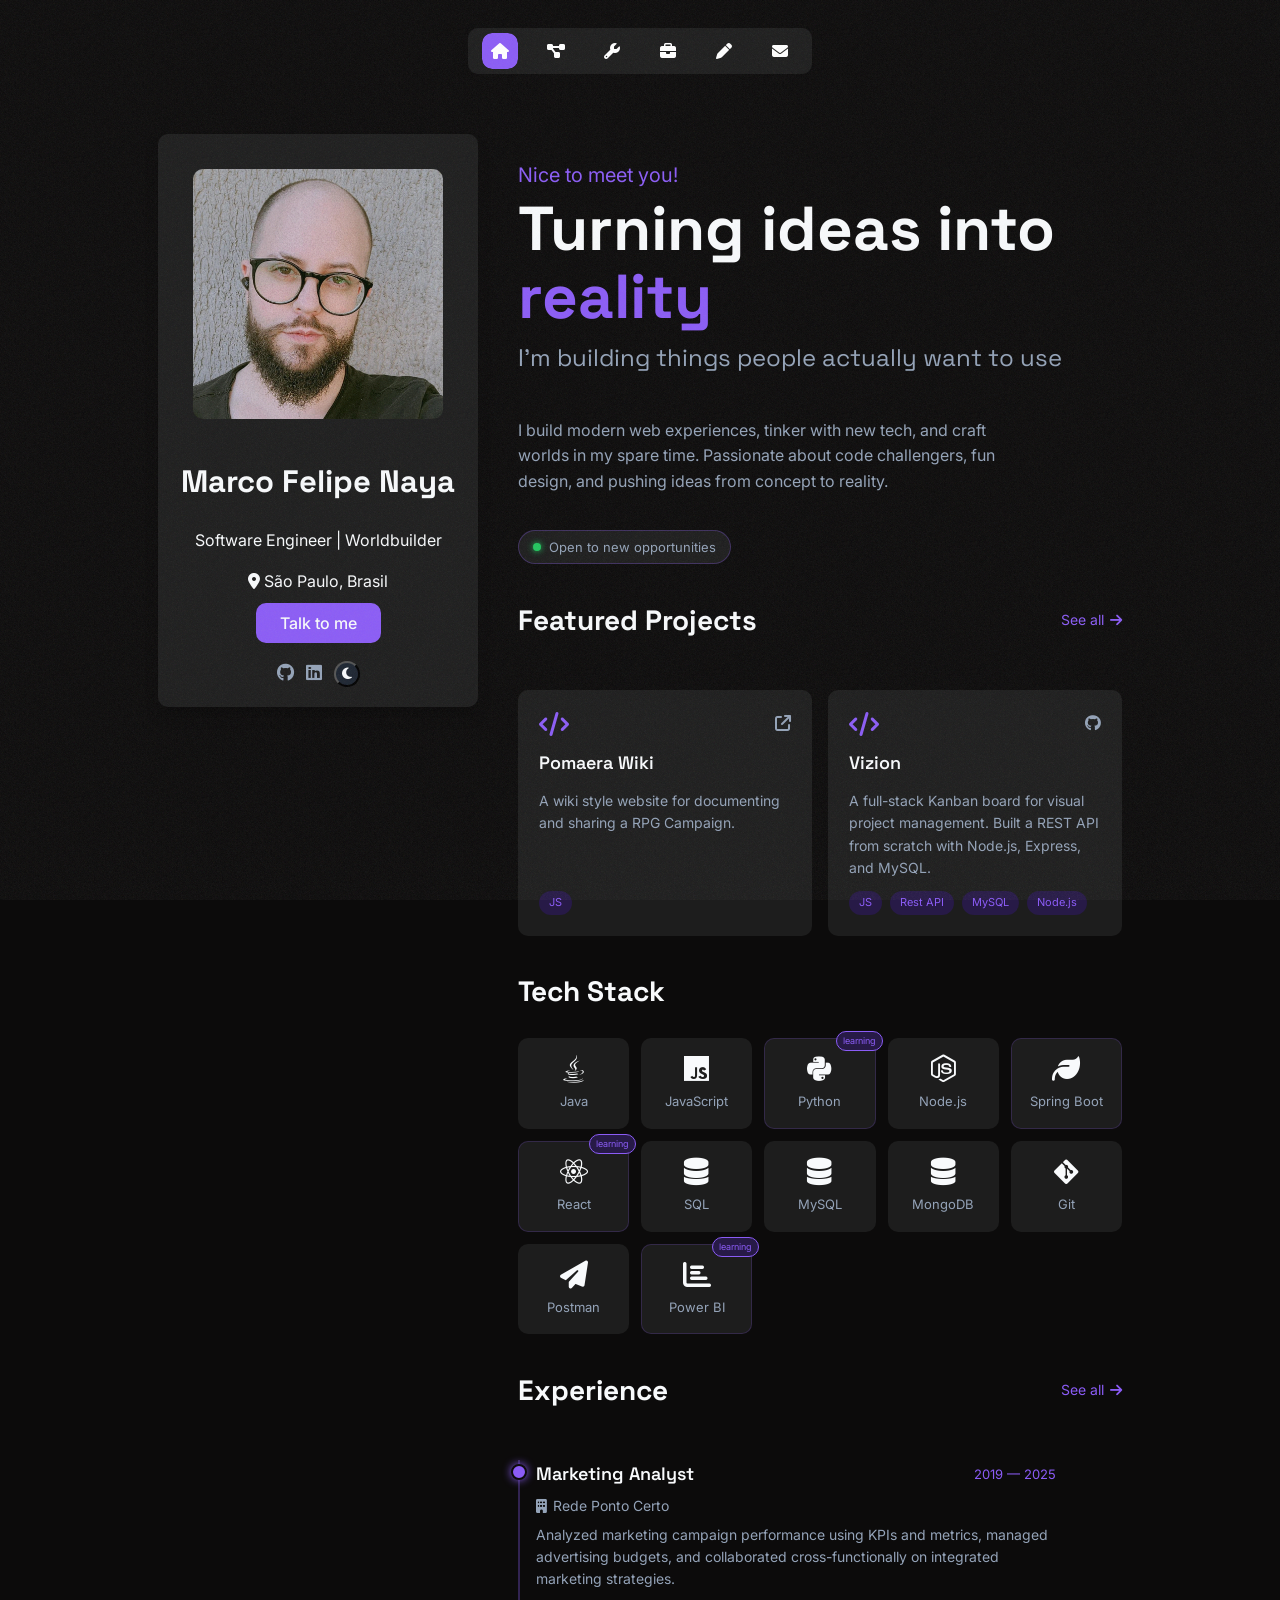
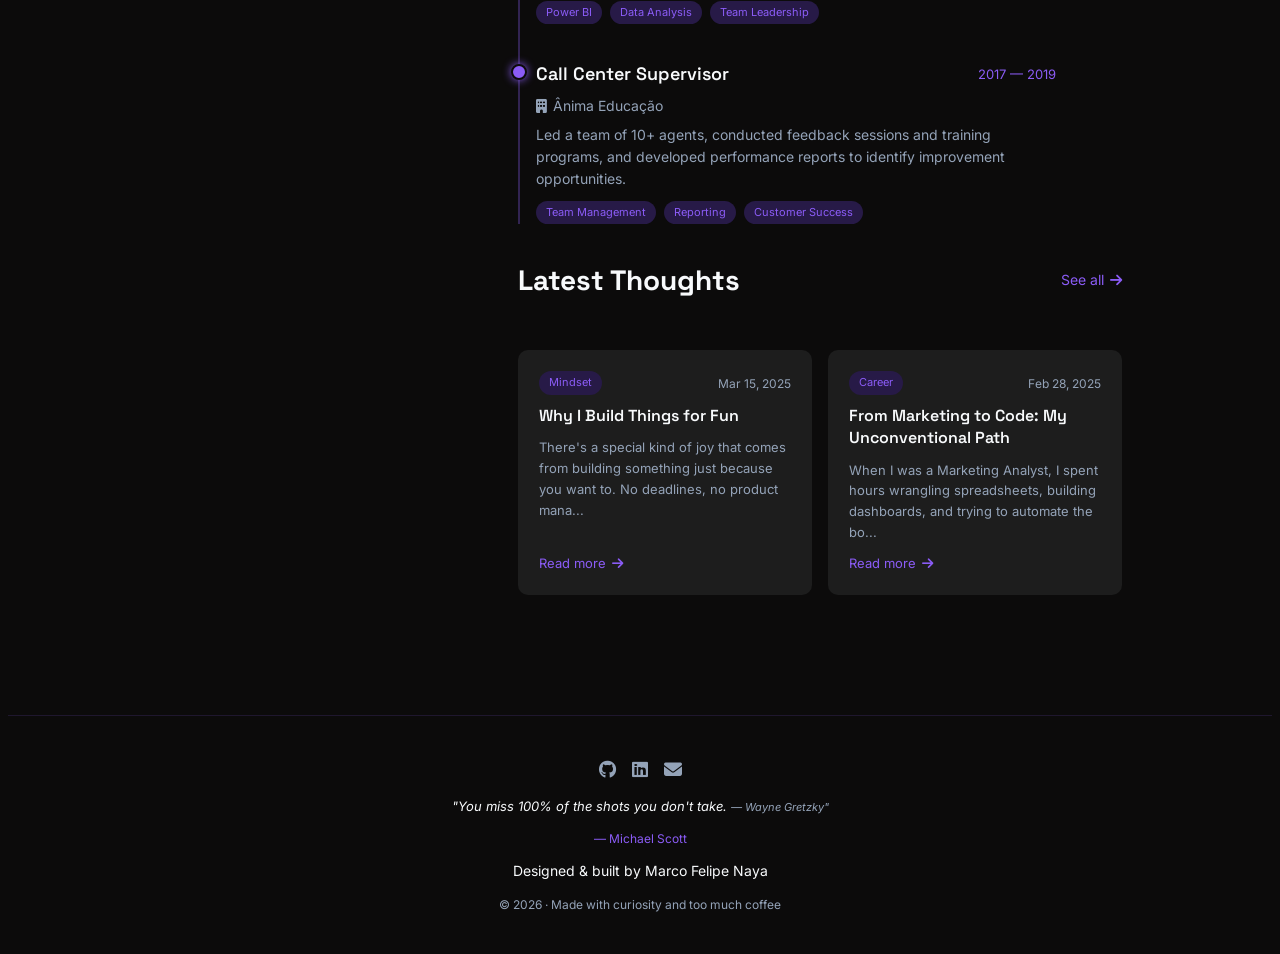
==== commit e876f256: "Small fixes" ====
--- a/index.html
+++ b/index.html
@@ -40,7 +40,7 @@
         <div class="photocard">
           <img src="/images/headshot.jpg" alt="Profile Picture" class="profile-pic">
           <h1 class="name">Marco Felipe Naya</h1>
-          <p class="description">Software Engineer | Tech Maniac | Worldbuilder</p>
+          <p class="description">Software Engineer | Worldbuilder</p>
           <p><i class="fa-solid fa-location-dot"></i> São Paulo, Brasil</p>
           <a href="/pages/contact.html" class="btn-primary">Talk to me</a>
           <div class="social-links">
--- a/styles/general.css
+++ b/styles/general.css
@@ -47,6 +47,7 @@
 h1, h2, h3 {
     font-family: 'Space Grotesk', sans-serif;
 }
+
 .accent {
     color: var(--accent-light);
 }
@@ -175,6 +176,11 @@
     position: sticky;
     top: 20px;
 }
+
+.name{
+  font-size: 31px;
+}
+
 
 .profile-pic {
     width: 250px;
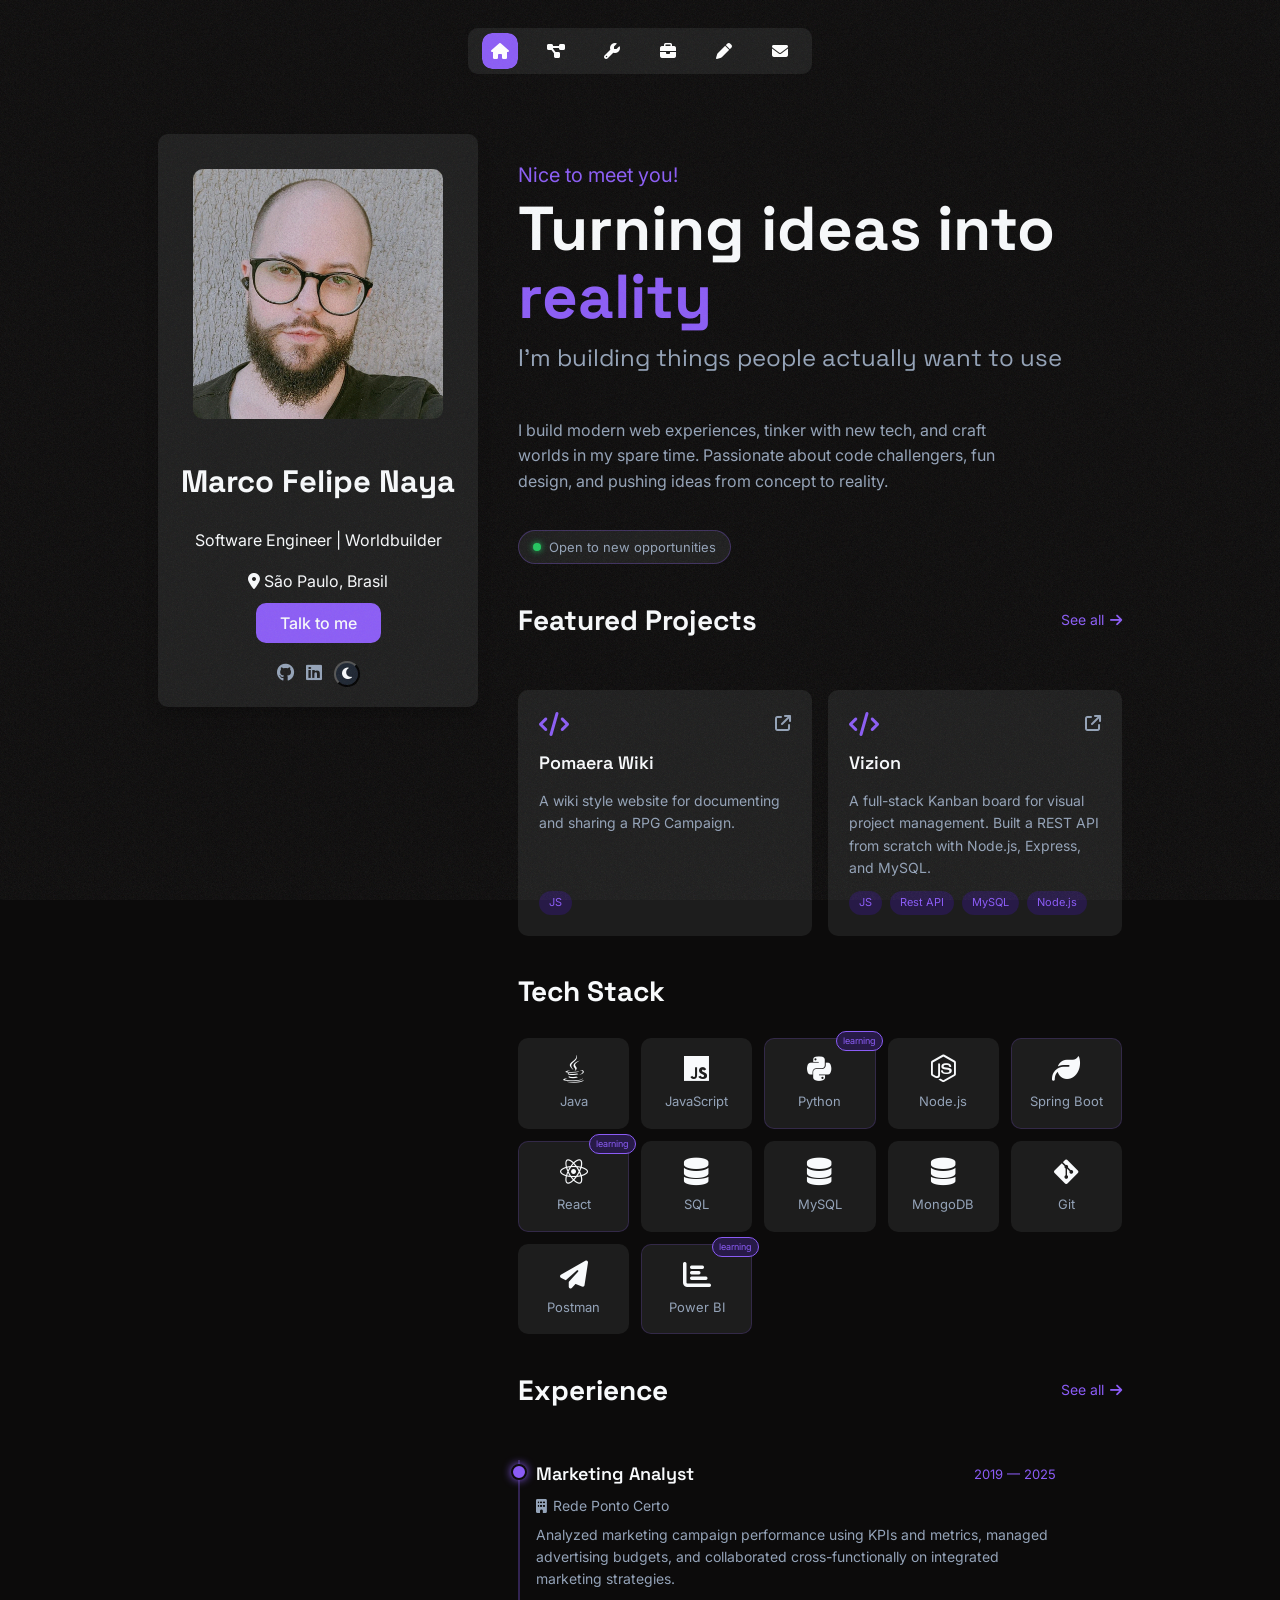
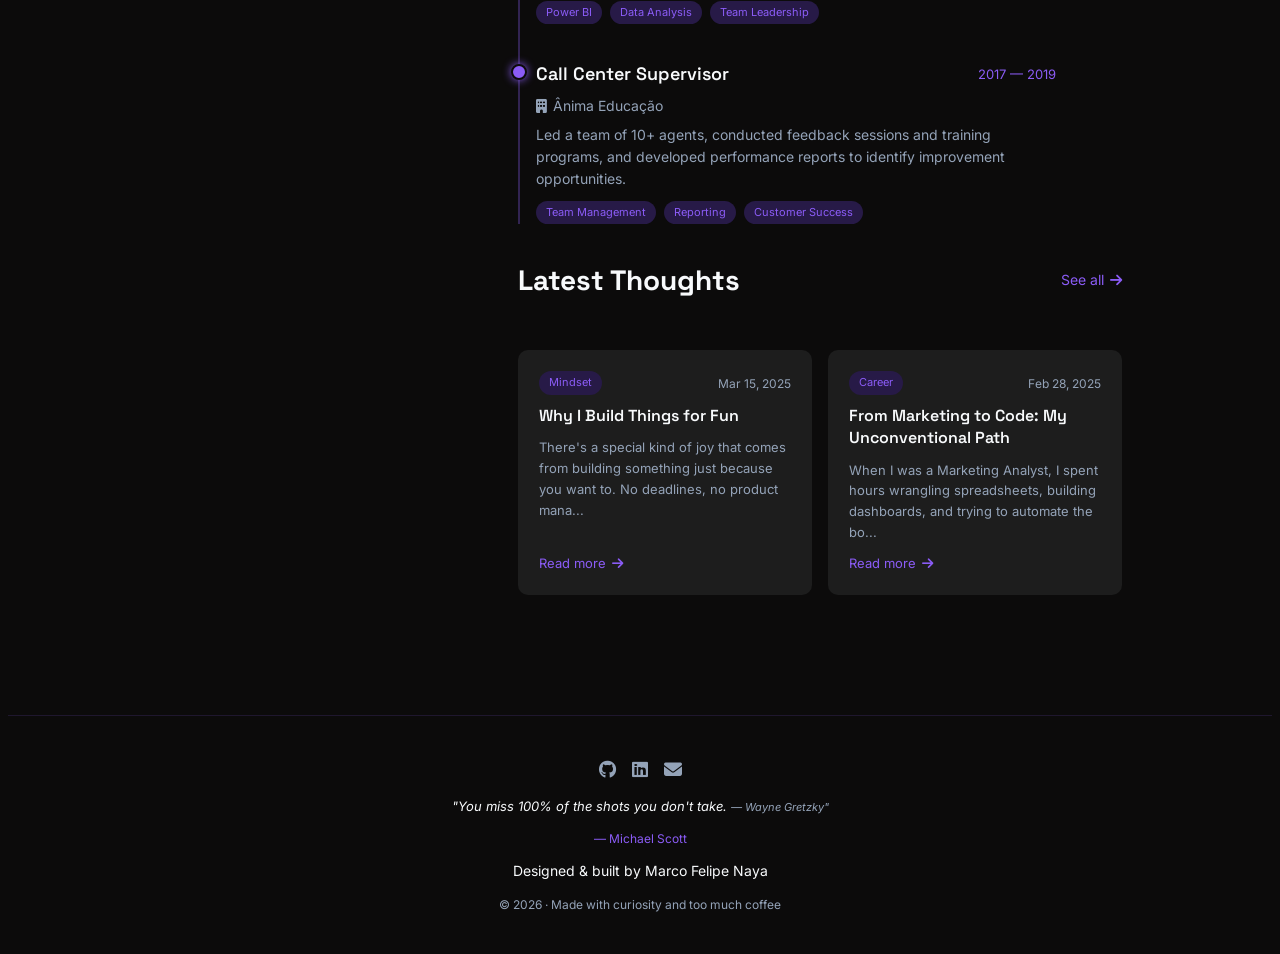
==== commit 5706110c: "Small fixes" ====
--- a/index.html
+++ b/index.html
@@ -95,7 +95,7 @@
                 <div class="project-top">
                   <i class="fa-solid fa-code"></i>
                   <div class="project-links">
-                    <a href="https://github.com/MarcoFelipeNaya/vizion" target="_blank"><i class="fa-brands fa-github"></i></a>
+                    <a href="https://vizion-theta.vercel.app" target="_blank"><i class="fa-solid fa-arrow-up-right-from-square"></i></a>
                   </div>
                 </div>
                 <h3 class="project-name">Vizion</h3>
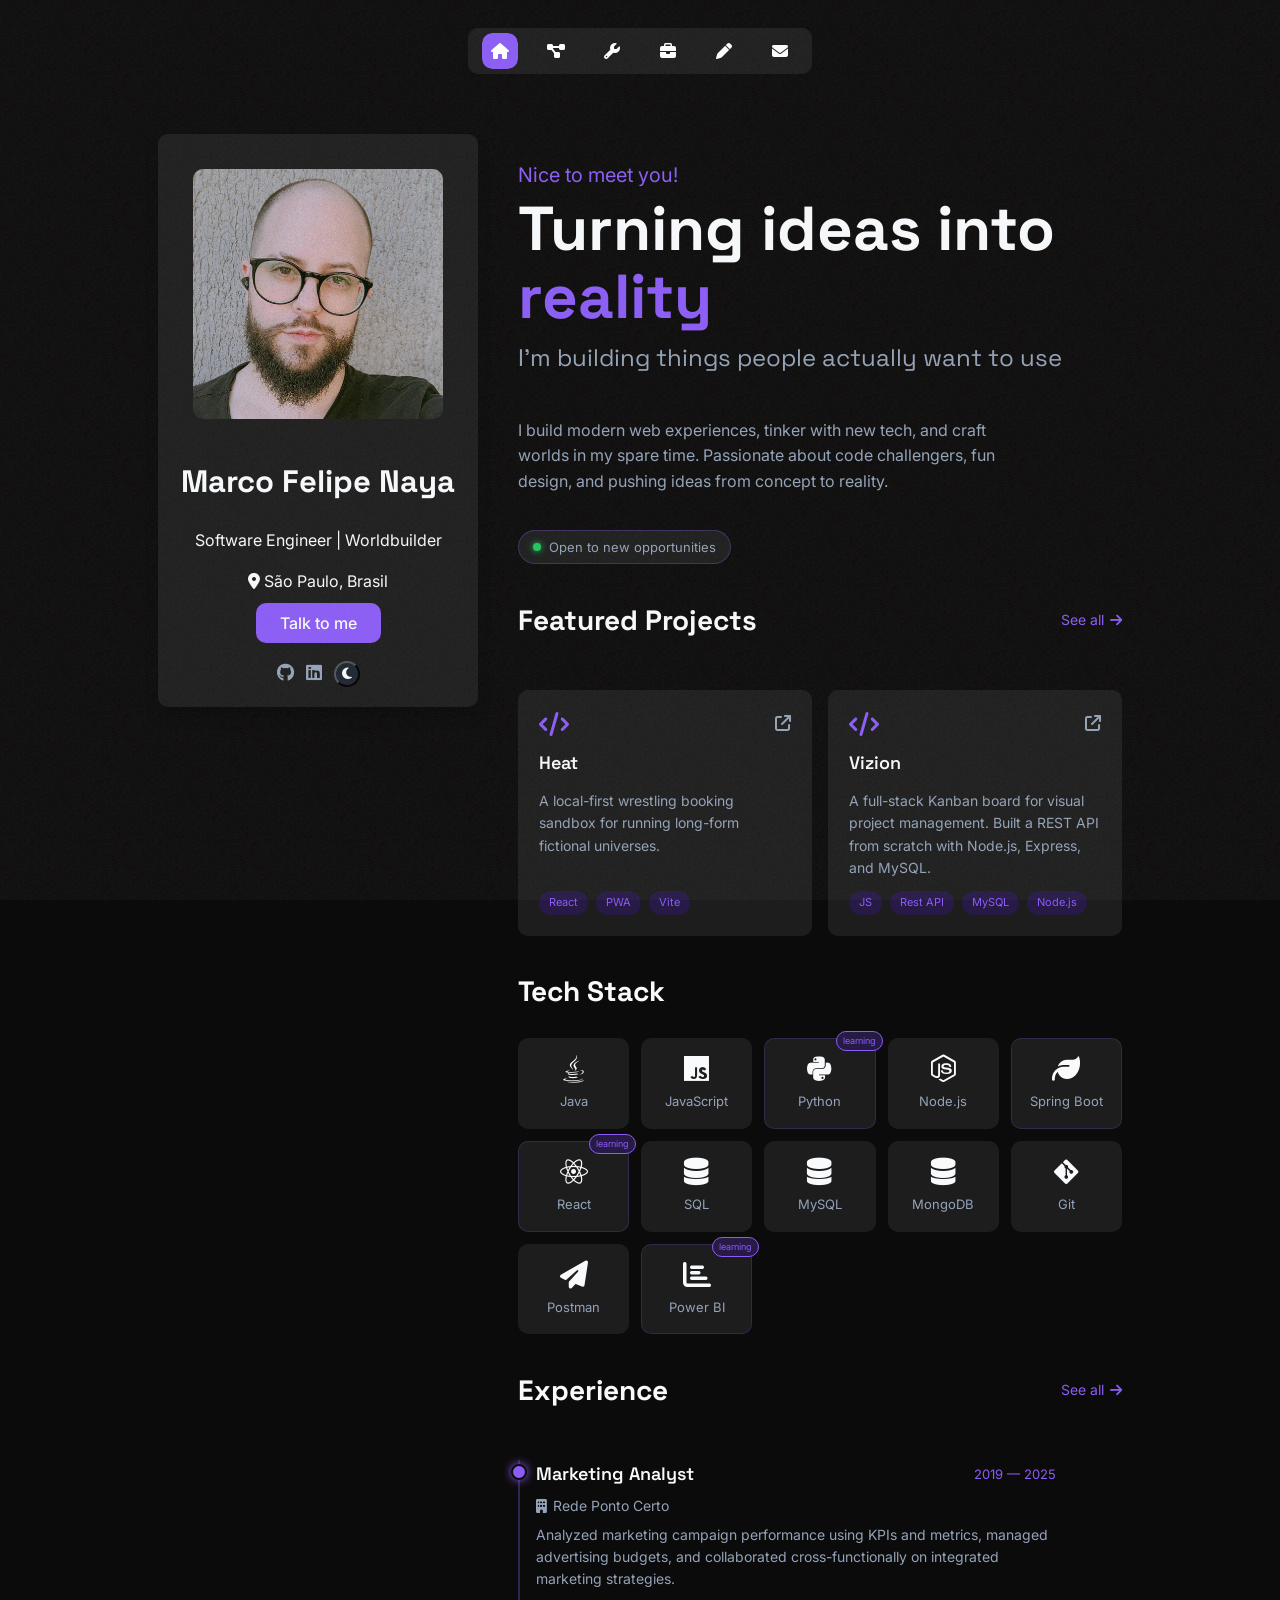
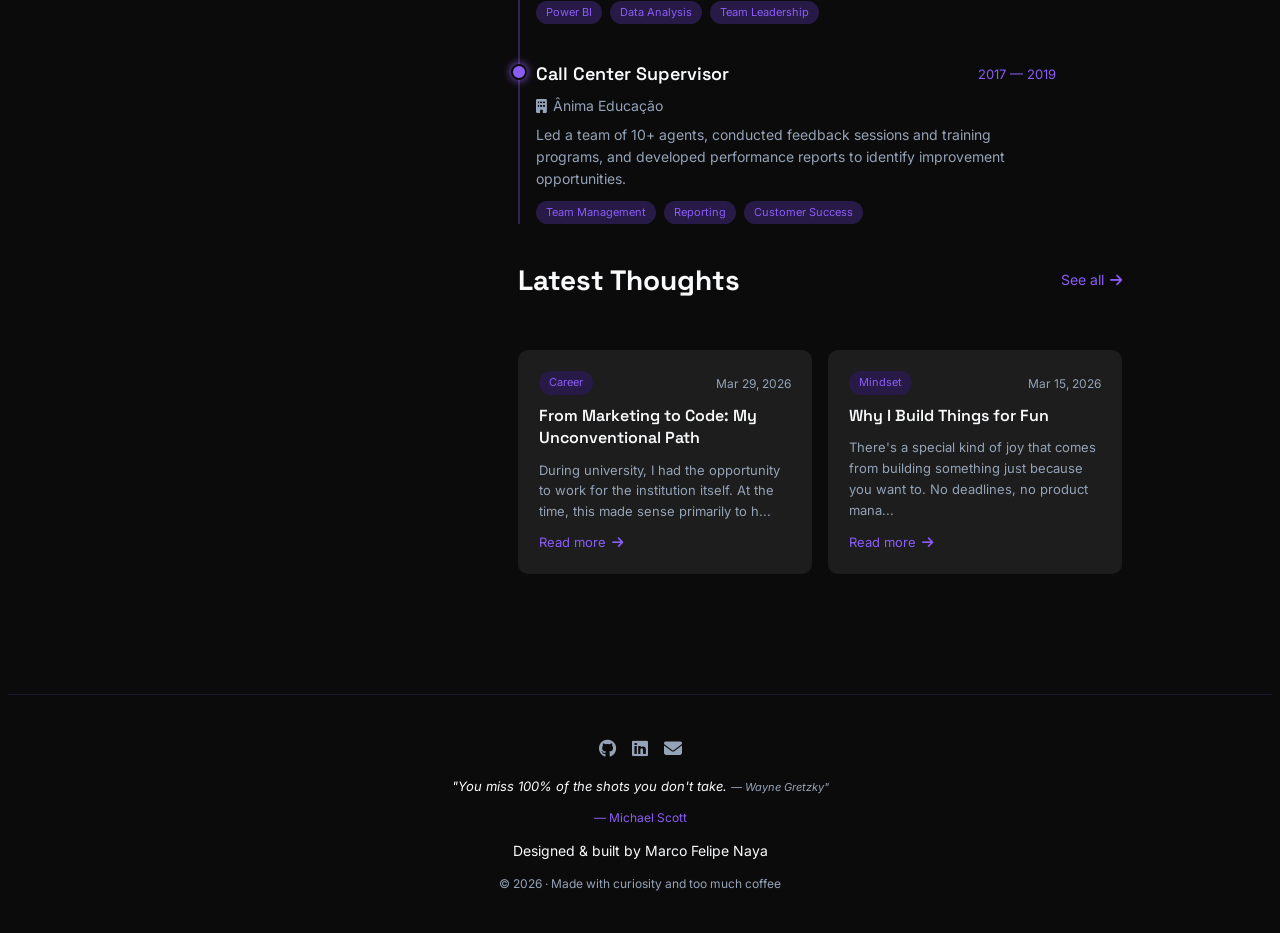
==== commit 043f14c3: "New project added: Heat Co-authored-by: Copilot <copilot@github.com>" ====
--- a/index.html
+++ b/index.html
@@ -77,17 +77,17 @@
 
             <div class="projects-grid">
 
-              <div class="project-card" data-href="/pages/projects.html#pomaera-wiki">
+              <div class="project-card" data-href="/pages/projects.html#heat">
                 <div class="project-top">
                   <i class="fa-solid fa-code"></i>
                   <div class="project-links">
-                    <a href="https://pomaera.world/" target="_blank"><i class="fa-solid fa-arrow-up-right-from-square"></i></a>
-                  </div>
-                </div>
-                <h3 class="project-name">Pomaera Wiki</h3>
-                <p class="project-desc">A wiki style website for documenting and sharing a RPG Campaign.</p>
+                    <a href="https://heatwb.netlify.app" target="_blank"><i class="fa-solid fa-arrow-up-right-from-square"></i></a>
+                  </div>
+                </div>
+                <h3 class="project-name">Heat</h3>
+                <p class="project-desc">A local-first wrestling booking sandbox for running long-form fictional universes.</p>
                 <div class="project-tags">
-                  <span>JS</span>
+                  <span>React</span><span>PWA</span><span>Vite</span>
                 </div>
               </div>
 
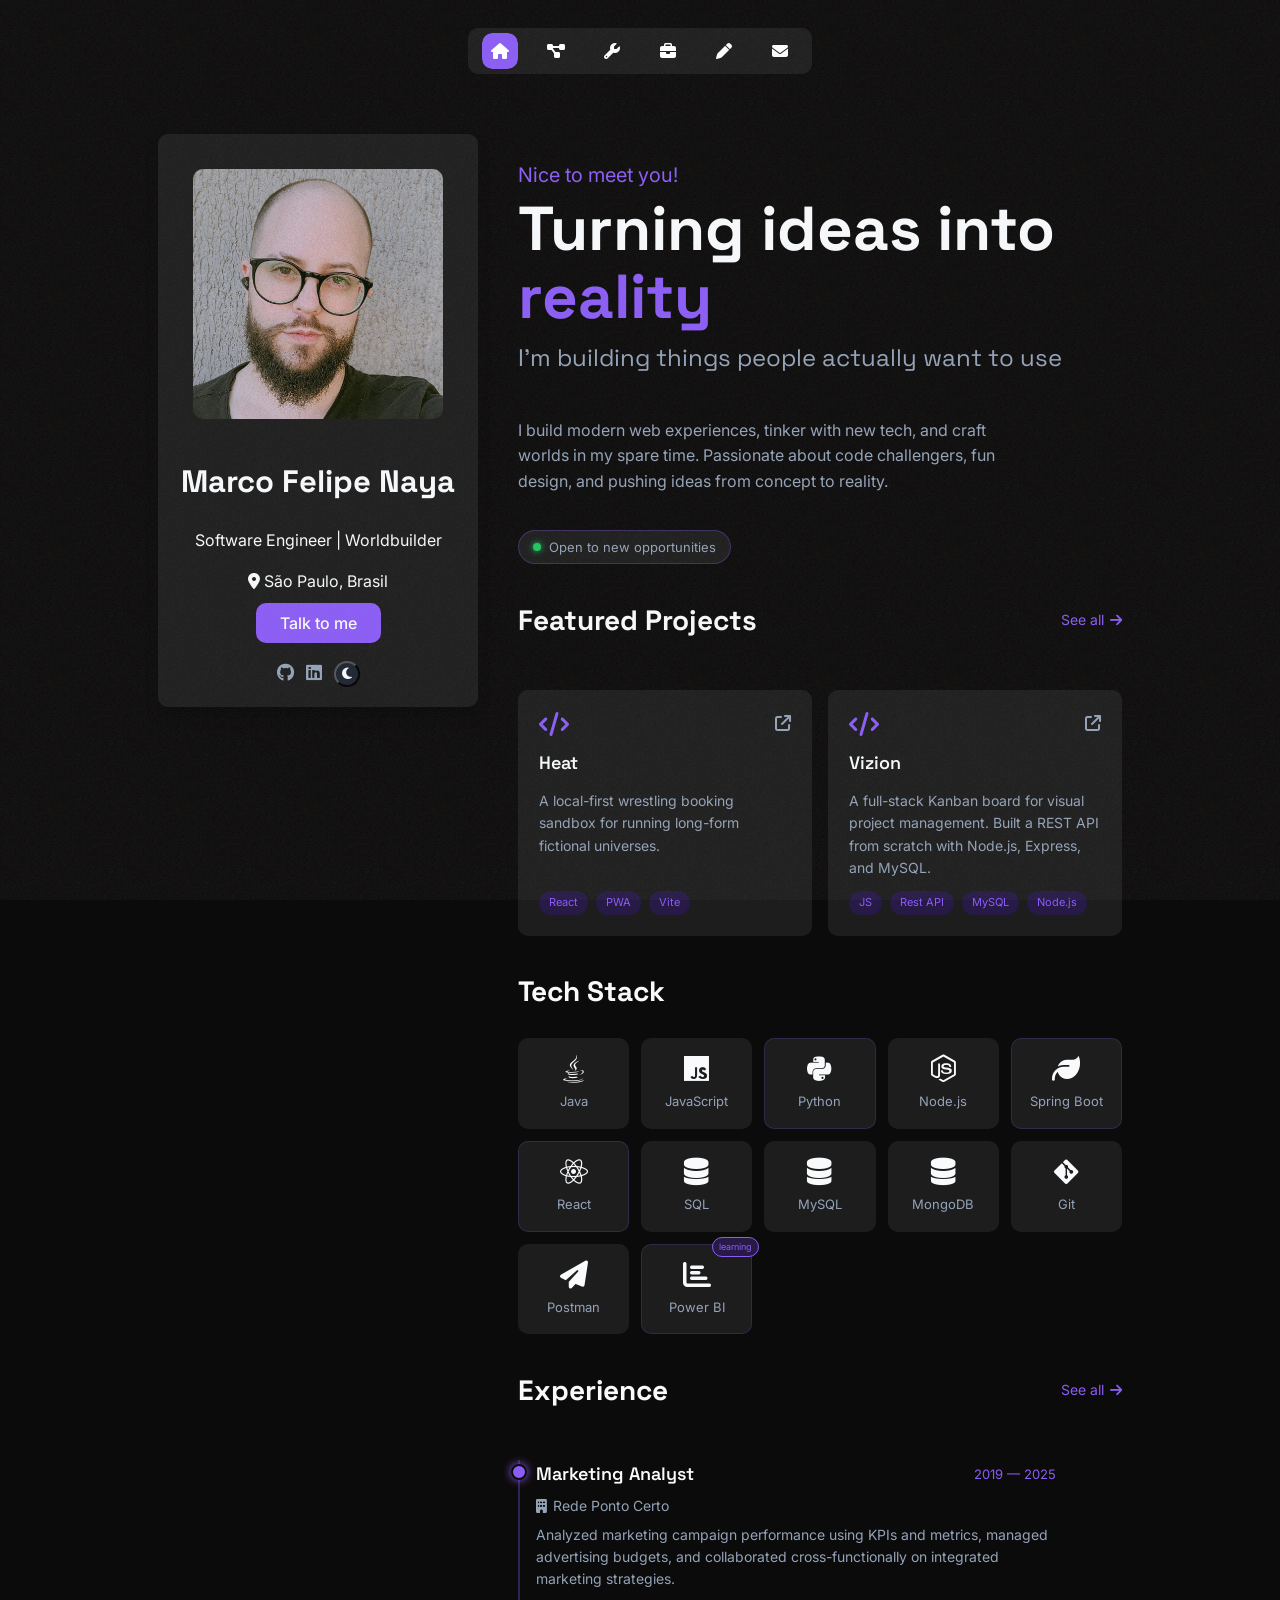
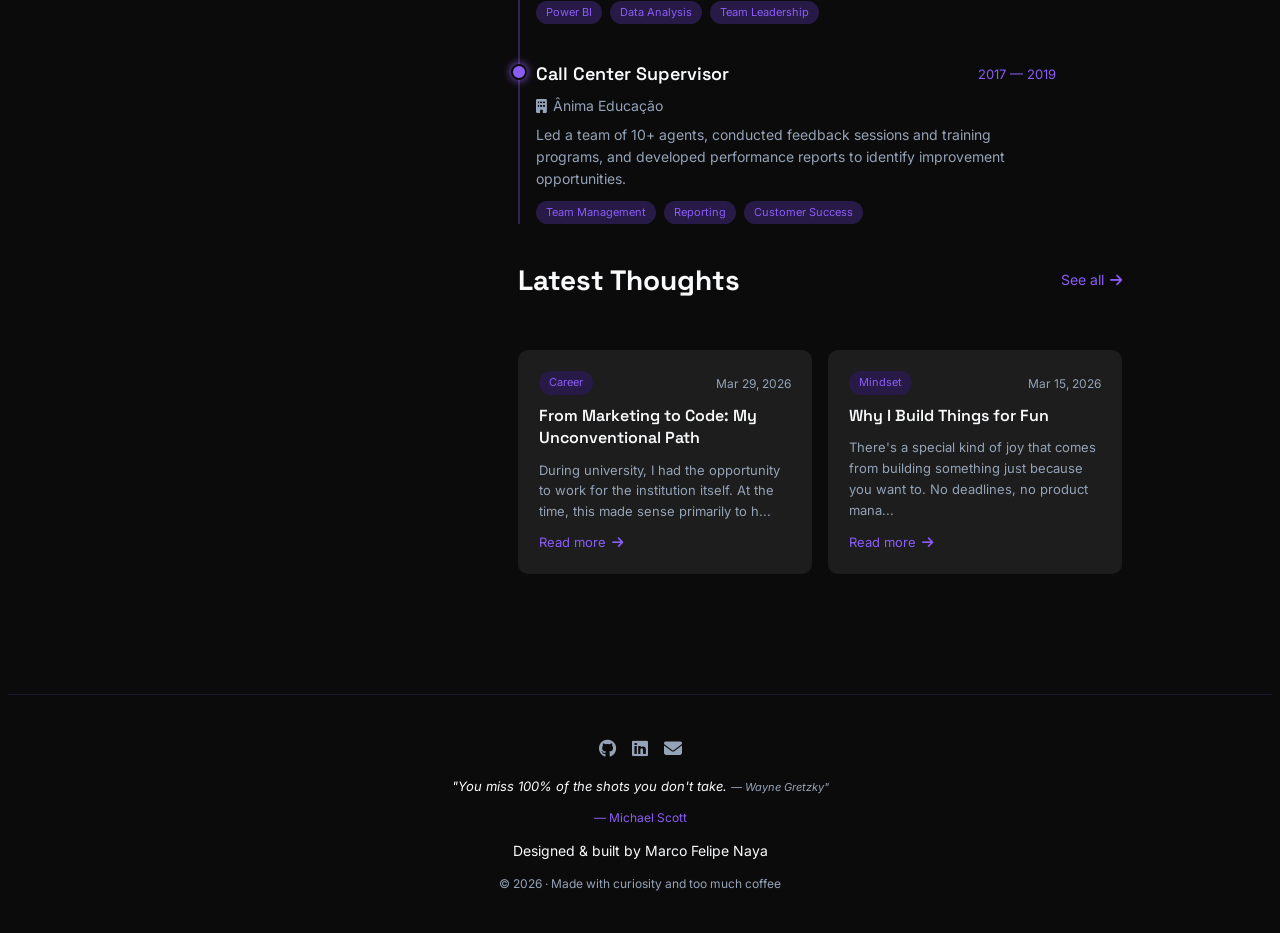
==== commit 6d06c1f7: "Small changes to make sure it reflects my current ability" ====
--- a/index.html
+++ b/index.html
@@ -115,12 +115,12 @@
               <!-- Languages -->
               <div class="stack-card"><i class="fa-brands fa-java"></i><span>Java</span></div>
               <div class="stack-card"><i class="fa-brands fa-js"></i><span>JavaScript</span></div>
-              <div class="stack-card learning"><i class="fa-brands fa-python"></i><span>Python</span><span class="learning-tag">learning</span></div>
+              <div class="stack-card learning"><i class="fa-brands fa-python"></i><span>Python</span></div>
 
               <!-- Frameworks -->
               <div class="stack-card"><i class="fa-brands fa-node-js"></i><span>Node.js</span></div>
               <div class="stack-card learning"><i class="fa-solid fa-leaf"></i><span>Spring Boot</span></div>
-              <div class="stack-card learning"><i class="fa-brands fa-react"></i><span>React</span><span class="learning-tag">learning</span></div>
+              <div class="stack-card learning"><i class="fa-brands fa-react"></i><span>React</span></div>
 
               <!-- Databases -->
               <div class="stack-card"><i class="fa-solid fa-database"></i><span>SQL</span></div>
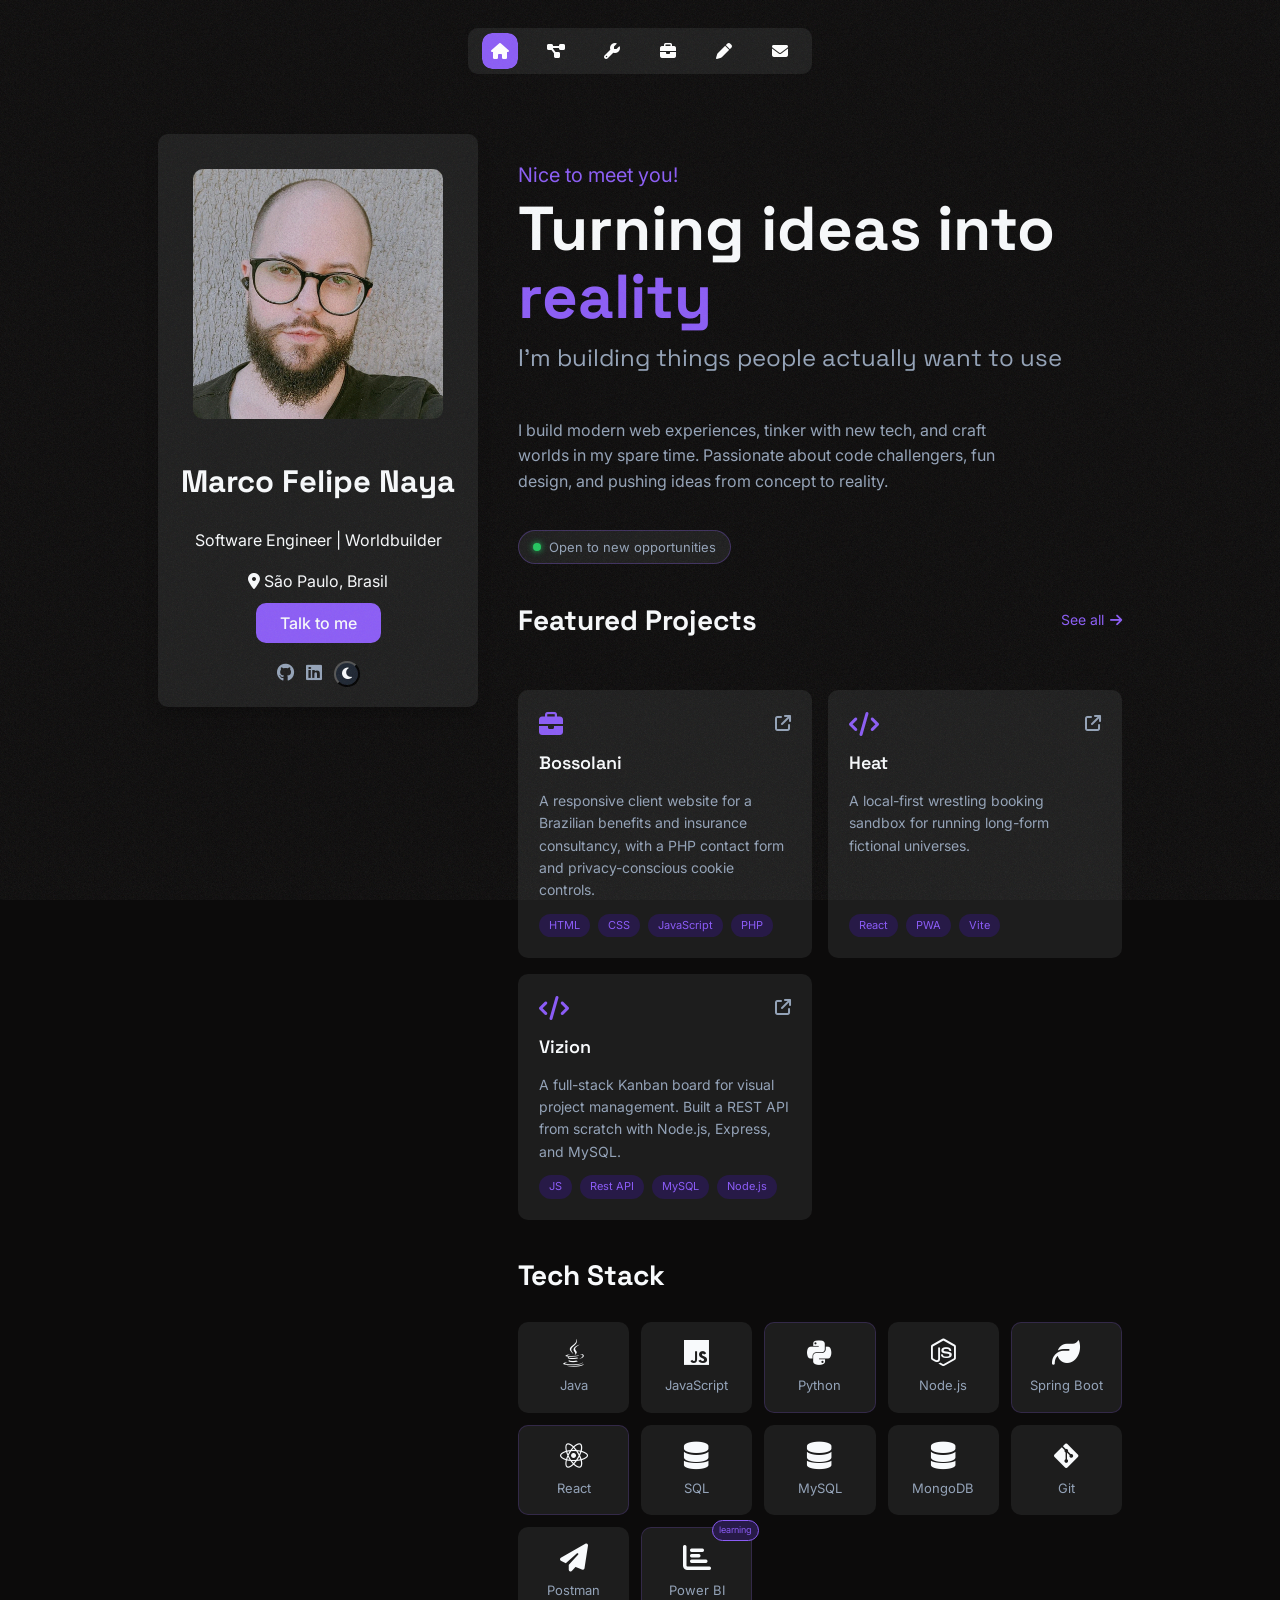
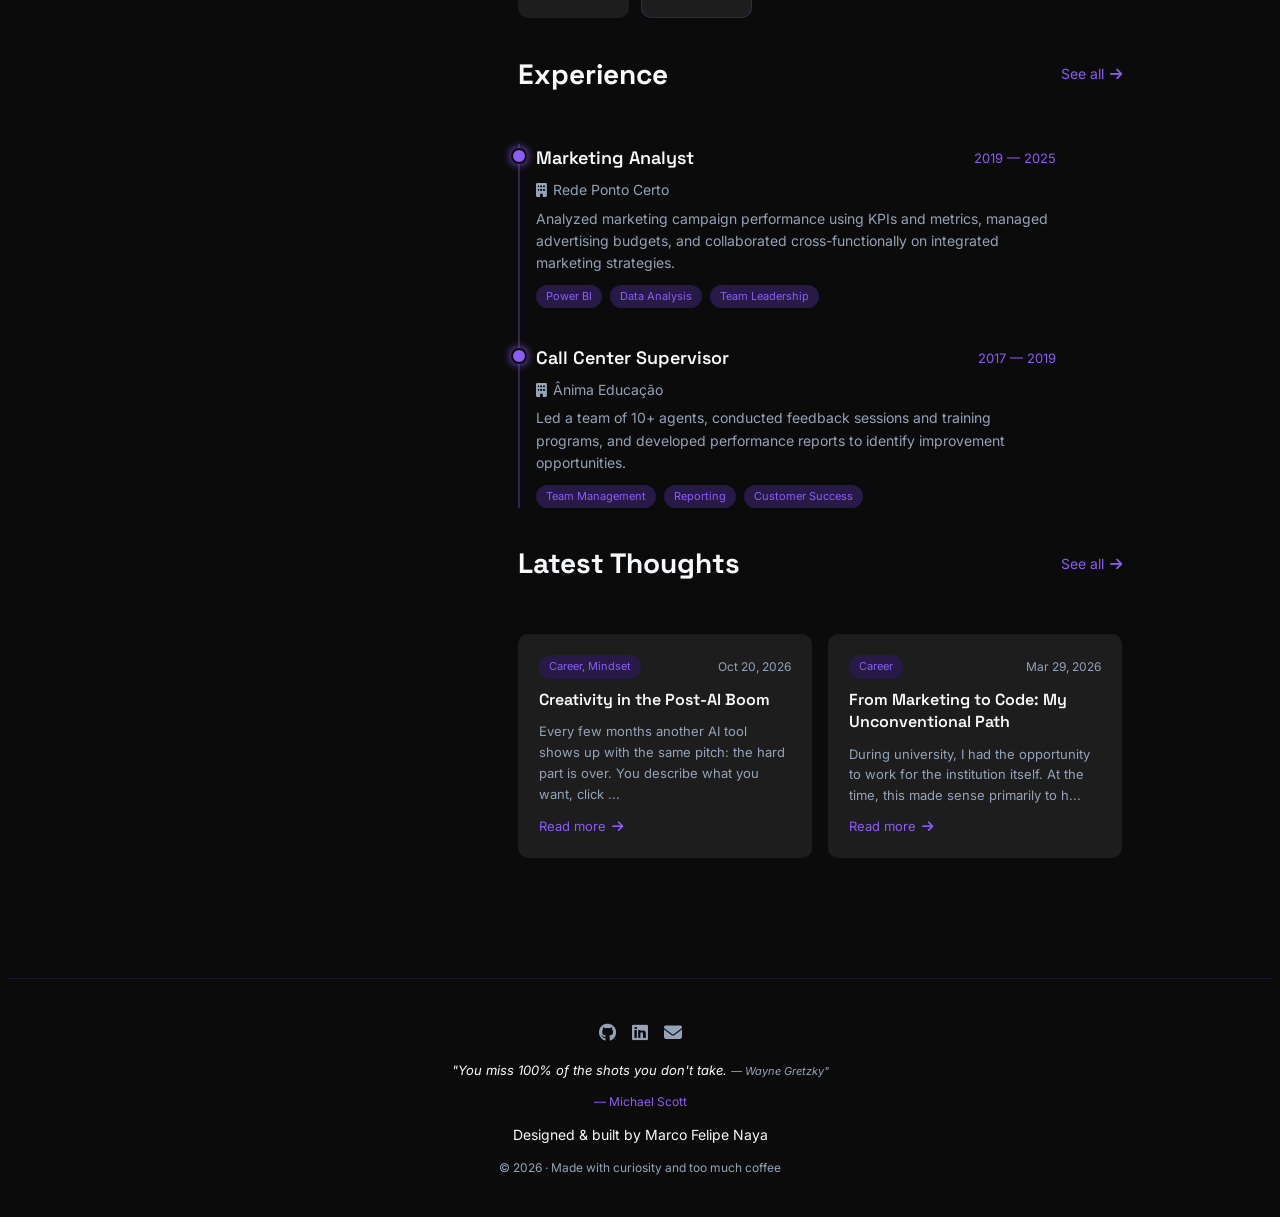
==== commit 012e0421: "New project and blog post added to the website. Updated index.html, projects.html, and blog-data.js " ====
--- a/index.html
+++ b/index.html
@@ -77,6 +77,20 @@
 
             <div class="projects-grid">
 
+              <div class="project-card" data-href="/pages/projects.html#bossolani">
+                <div class="project-top">
+                  <i class="fa-solid fa-briefcase"></i>
+                  <div class="project-links">
+                    <a href="https://bossolani.com.br" target="_blank" rel="noopener noreferrer" aria-label="Visit the Bossolani website"><i class="fa-solid fa-arrow-up-right-from-square"></i></a>
+                  </div>
+                </div>
+                <h3 class="project-name">Bossolani</h3>
+                <p class="project-desc">A responsive client website for a Brazilian benefits and insurance consultancy, with a PHP contact form and privacy-conscious cookie controls.</p>
+                <div class="project-tags">
+                  <span>HTML</span><span>CSS</span><span>JavaScript</span><span>PHP</span>
+                </div>
+              </div>
+
               <div class="project-card" data-href="/pages/projects.html#heat">
                 <div class="project-top">
                   <i class="fa-solid fa-code"></i>
